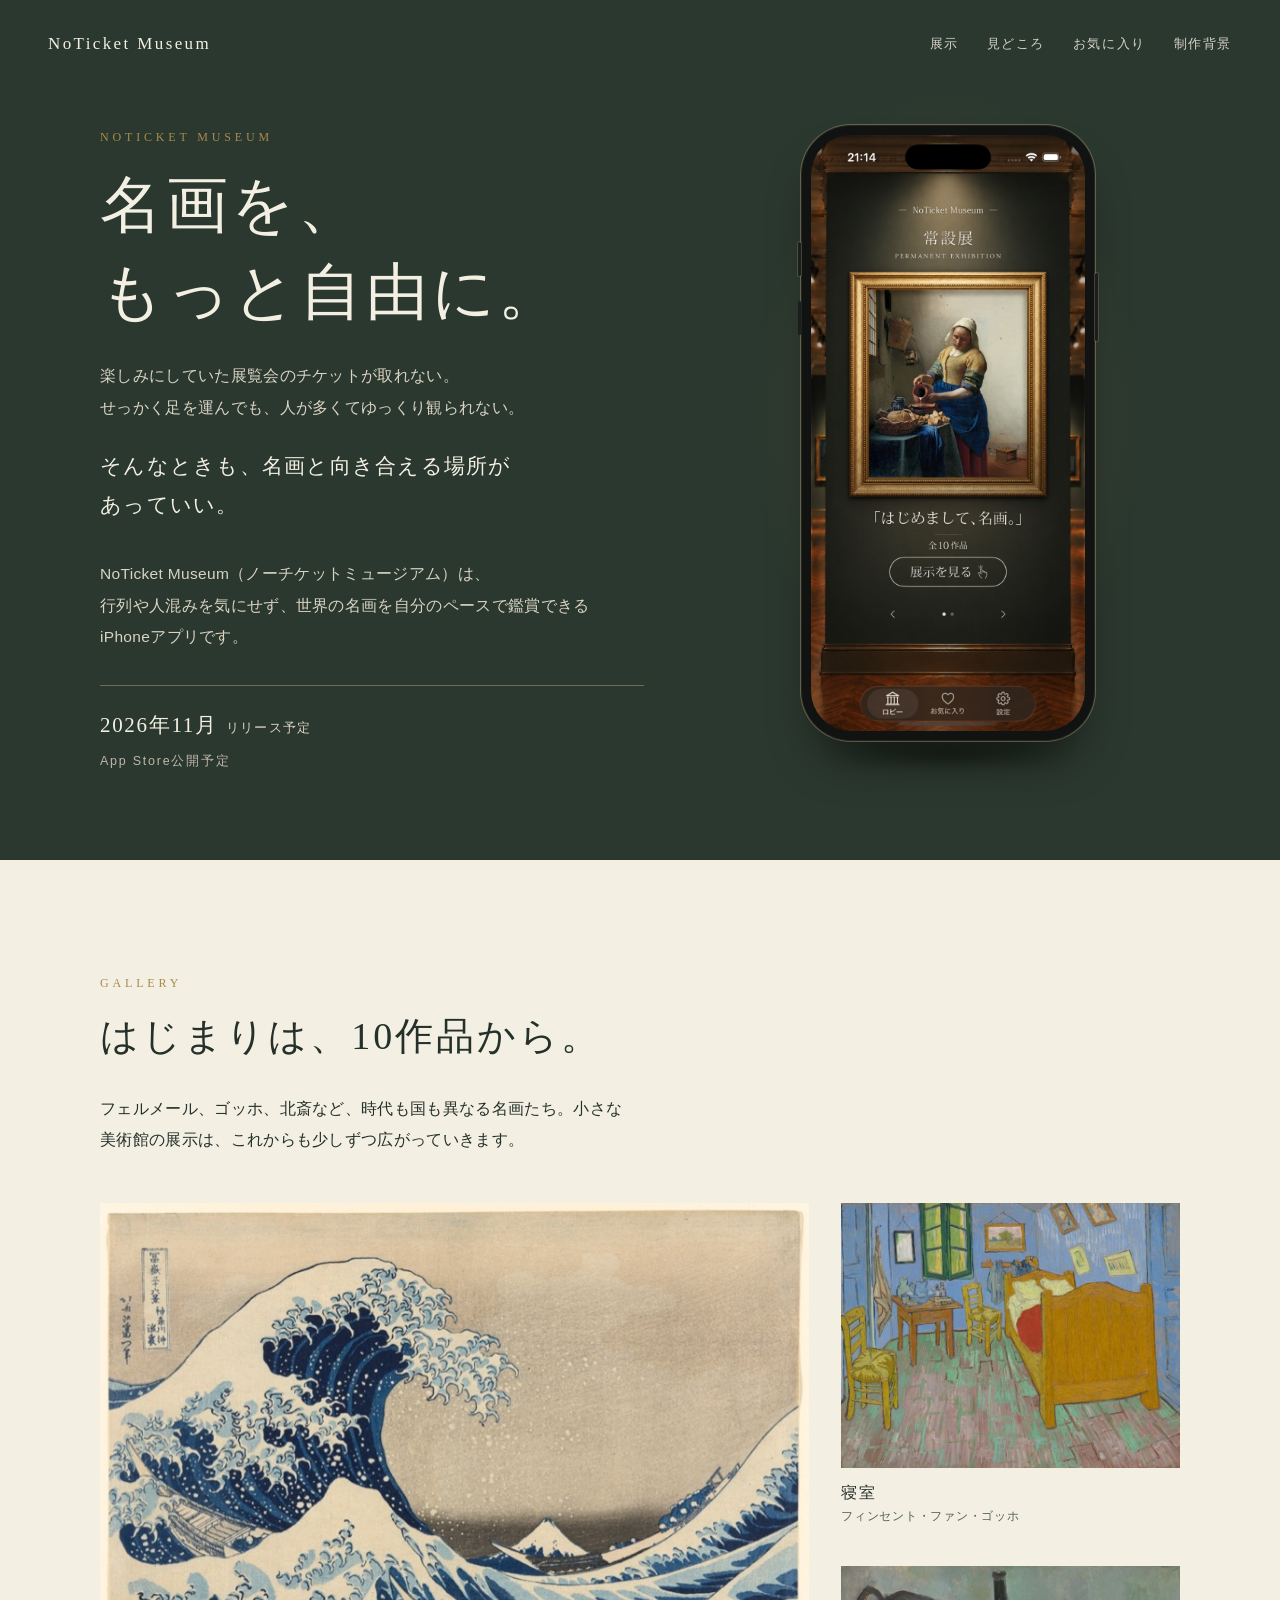
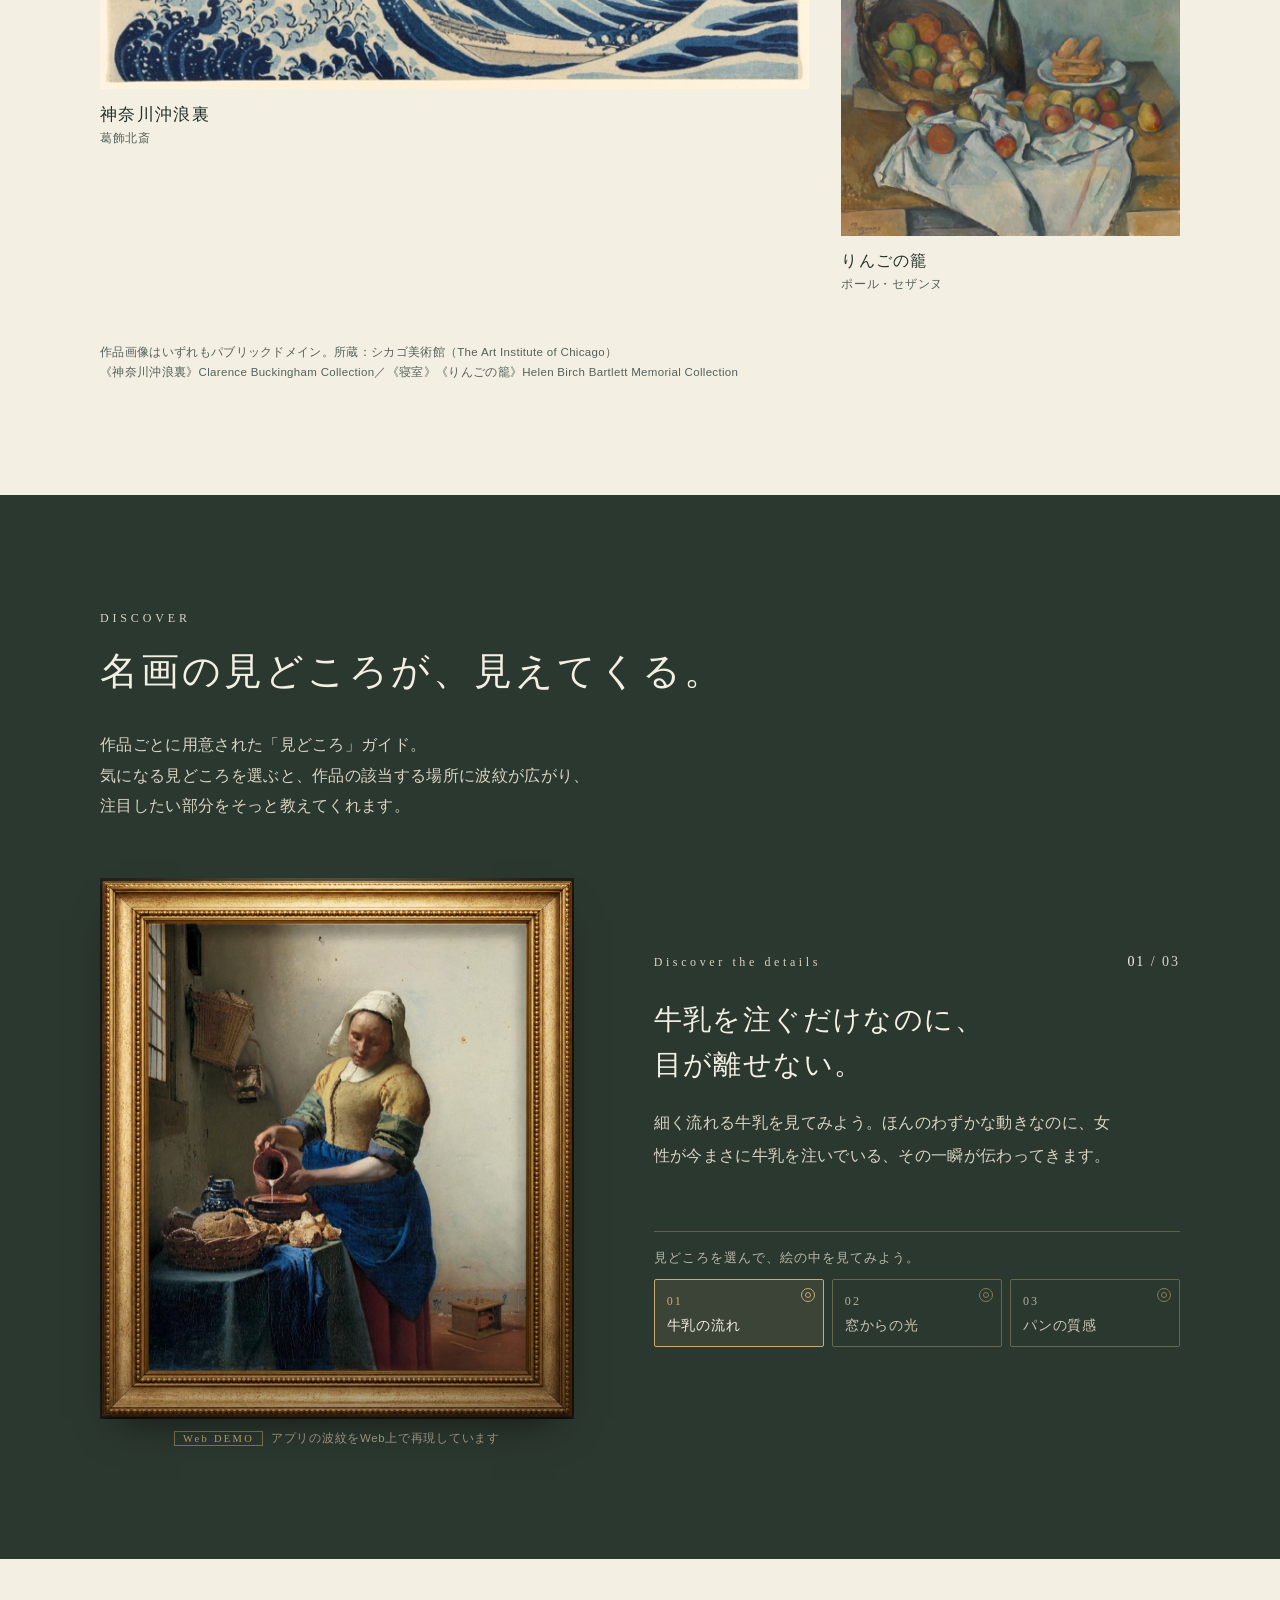
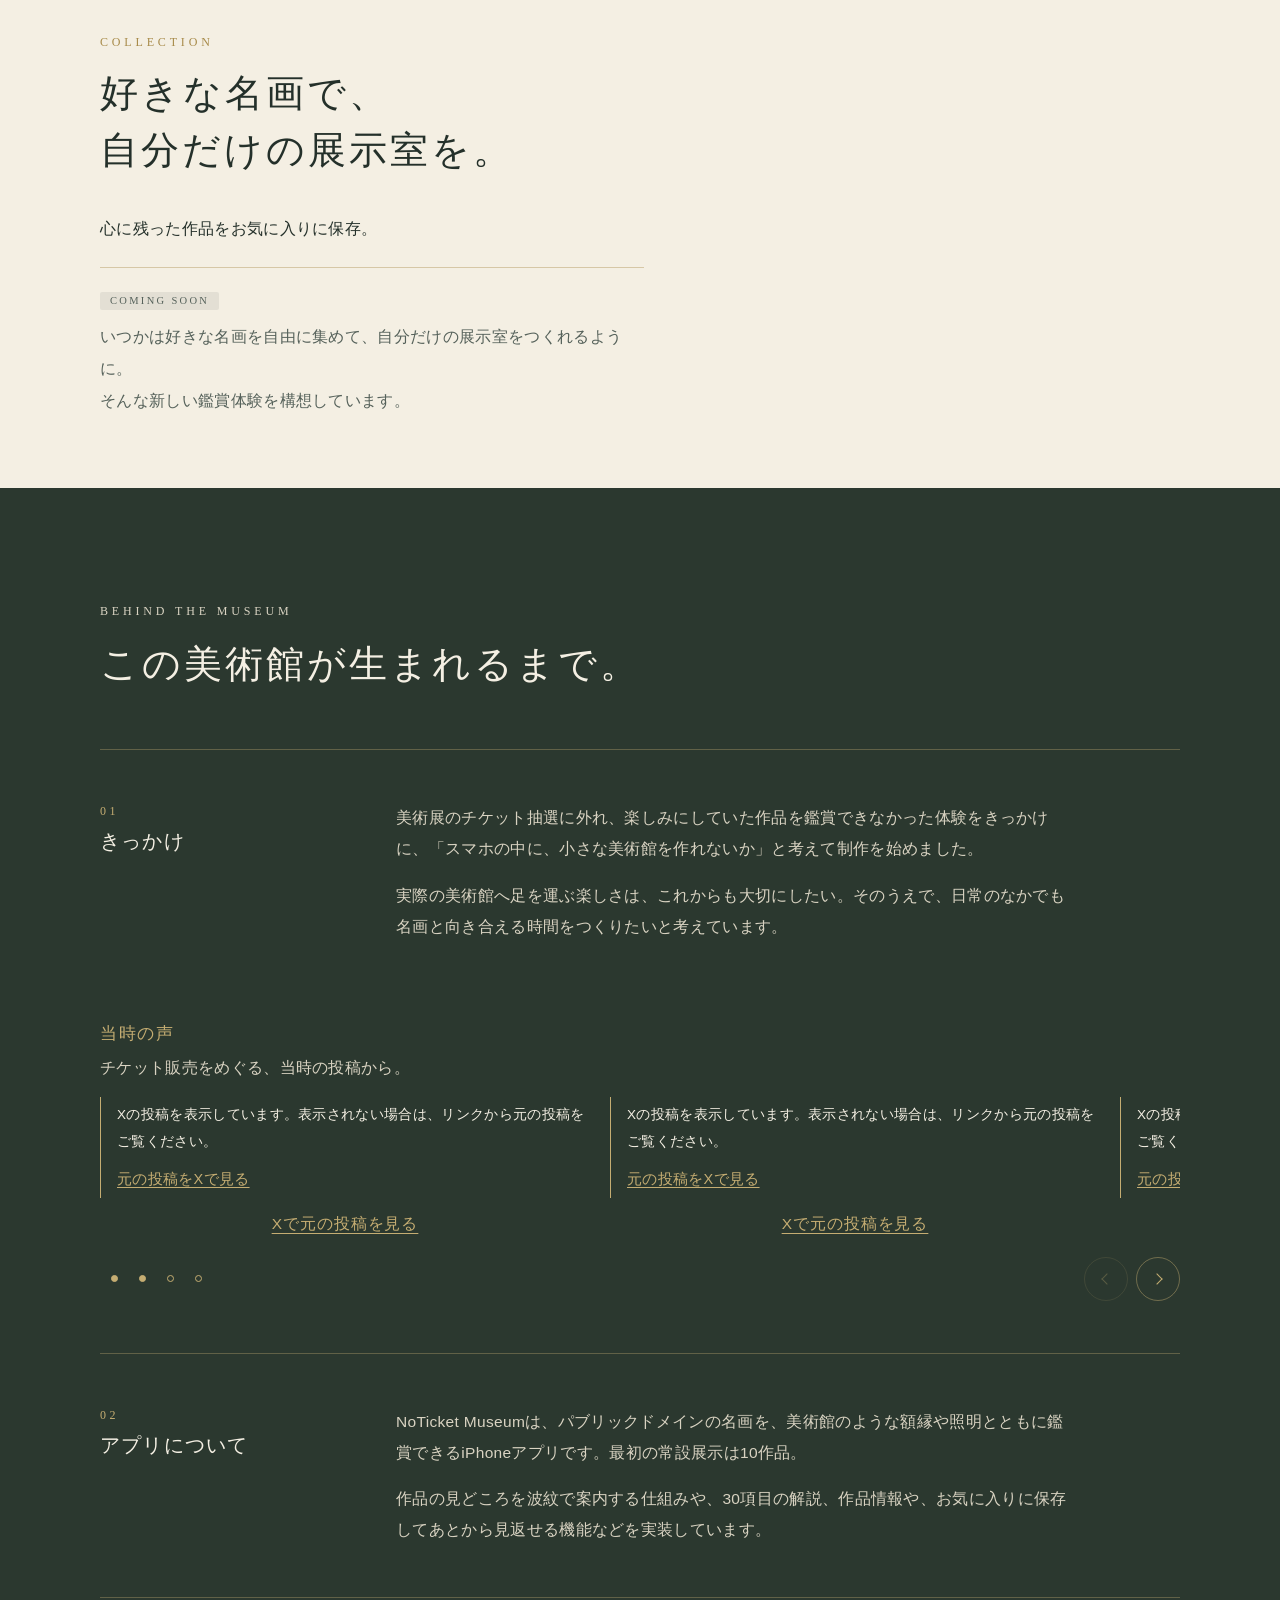
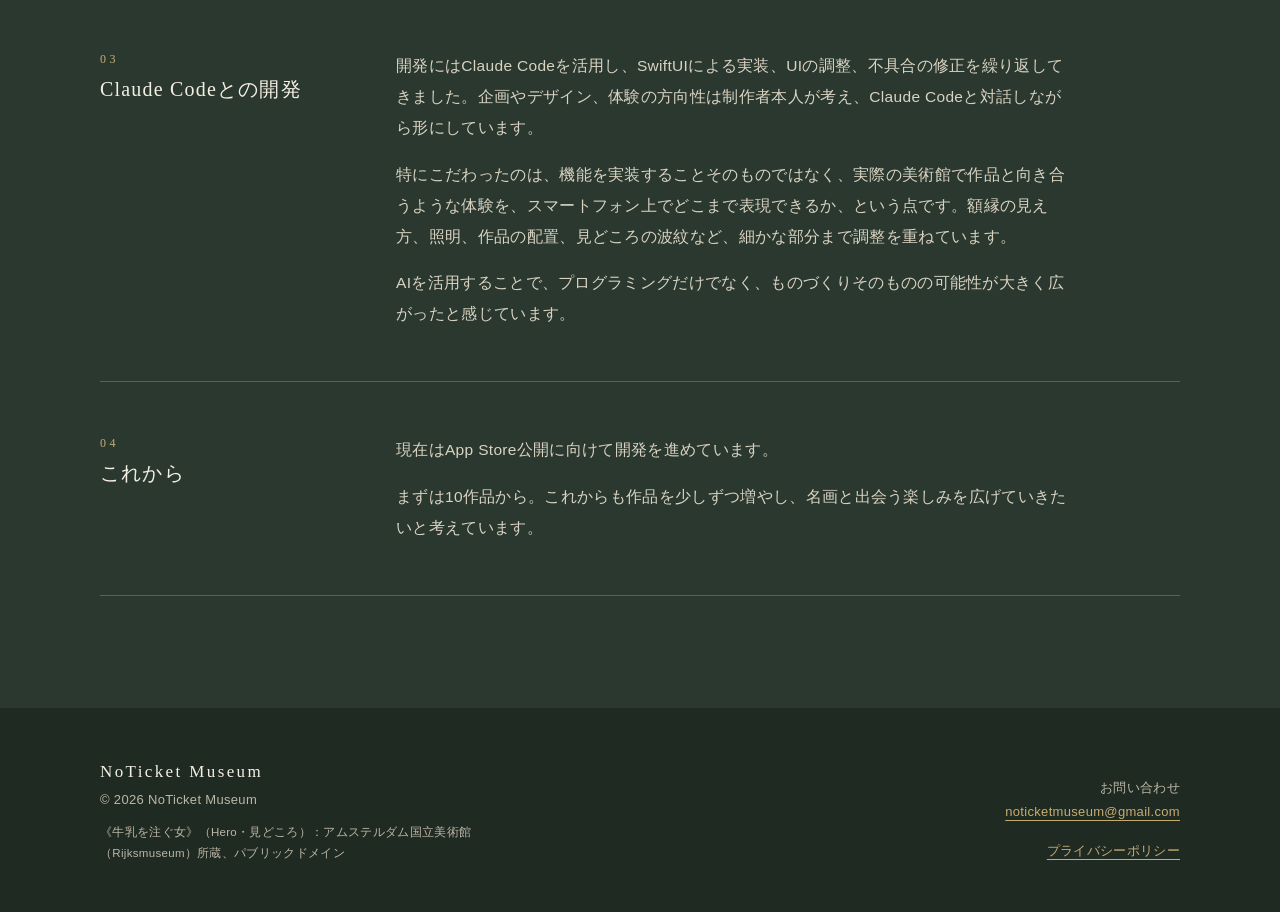
==== index.html @ 6e576e18 "feat: publish NoTicket Museum landing page Co-Authored-By: Claude Sonnet 5.5 <noreply@anthropic.com>" ====
<!doctype html>
<html lang="ja">
<head>
  <meta charset="utf-8">
  <meta name="viewport" content="width=device-width, initial-scale=1">
  <title>NoTicket Museum｜スマホの中に、小さな美術館を。</title>
  <meta name="description" content="世界の名画を、いつものスマホで。気になるところを見つけながら、自分のペースでゆっくり鑑賞する。NoTicket Museum は iPhone 向けの名画鑑賞アプリです（2026年11月リリース予定）。">
  <meta name="theme-color" content="#2b382f">
  <link rel="canonical" href="https://noticketmuseum.github.io/">
  <link rel="icon" href="/favicon.svg" type="image/svg+xml">
  <meta property="og:type" content="website">
  <meta property="og:site_name" content="NoTicket Museum">
  <meta property="og:title" content="NoTicket Museum｜スマホの中に、小さな美術館を。">
  <meta property="og:description" content="世界の名画を、いつものスマホで。気になるところを見つけながら、自分のペースでゆっくり鑑賞する。iPhone 向けの名画鑑賞アプリ。">
  <meta property="og:url" content="https://noticketmuseum.github.io/">
  <meta property="og:image" content="https://noticketmuseum.github.io/assets/img/og.jpg">
  <meta property="og:image:width" content="1200">
  <meta property="og:image:height" content="630">
  <meta property="og:locale" content="ja_JP">
  <meta name="twitter:card" content="summary_large_image">
  <link rel="stylesheet" href="/assets/css/style.css?v=20261026l">
</head>
<body>
  <a class="skip" href="#main">本文へ移動</a>

  <header class="site-header">
    <a class="wordmark" href="/" aria-label="NoTicket Museum トップ">NoTicket Museum</a>
    <nav aria-label="ページ内">
      <a href="#gallery">展示</a>
      <a href="#discover">見どころ</a>
      <a href="#collection">お気に入り</a>
      <a href="#behind">制作背景</a>
    </nav>
  </header>

  <main id="main">

    <!-- 1. HERO -->
    <section class="hero" aria-labelledby="hero-title">
      <div class="hero__inner">
        <div class="hero__text">
          <p class="eyebrow">NoTicket Museum</p>
          <h1 id="hero-title"><span class="nw">名画を、</span><br><span class="nw">もっと自由に。</span></h1>

          <div class="lead">
            <p class="lead__problem">
              <span class="p">楽しみにしていた展覧会の</span><span class="p">チケットが取れない。</span><br>
              <span class="p">せっかく足を運んでも、</span><span class="p">人が多くて</span><span class="p">ゆっくり観られない。</span>
            </p>
            <p class="lead__key"><span class="p">そんなときも、</span><span class="p">名画と向き合える場所が</span><span class="p">あっていい。</span></p>
            <p class="lead__about">
              <span class="p">NoTicket Museum</span><span class="p">（ノーチケットミュージアム）は、</span><span class="p">行列や人混みを気にせず、</span><span class="p">世界の名画を</span><span class="p">自分のペースで鑑賞できる</span><span class="p">iPhoneアプリです。</span>
            </p>
          </div>

          <p class="release">
            <span class="release__date">2026年11月<span class="release__sub">リリース予定</span></span>
            <span class="release__store">App Store公開予定</span>
          </p>
        </div>

        <figure class="hero__visual">
          <div class="device">
            <img src="/assets/img/lobby-full.jpg" width="720" height="1565" alt="アプリのロビー画面。深い緑の壁に金の額縁が掛かり、フェルメール《牛乳を注ぐ女》が展示されている。「常設展」「全10作品」「展示を見る」の表示がある。" fetchpriority="high">
          </div>
        </figure>
      </div>
    </section>

    <!-- 2. GALLERY -->
    <section class="section section--ivory section--gallery" id="gallery" aria-labelledby="gallery-title">
      <div class="wrap">
        <header class="gallery__head">
          <p class="eyebrow gallery__eyebrow">Gallery</p>
          <h2 id="gallery-title"><span class="p">はじまりは、</span><span class="p">10作品から。</span></h2>
          <div class="gallery__lead">
            <p>フェルメール、ゴッホ、北斎など、時代も国も異なる名画たち。小さな美術館の展示は、これからも少しずつ広がっていきます。</p>
          </div>
        </header>
      </div>

      <div class="rail" tabindex="0" role="region" aria-label="展示作品（横にスクロールできます）">
        <div class="rail__track">
          <figure class="work work--main">
            <img src="/assets/img/wave.jpg" width="760" height="521" loading="lazy" alt="葛飾北斎《神奈川沖浪裏》">
            <figcaption><b>神奈川沖浪裏</b>葛飾北斎</figcaption>
          </figure>
          <figure class="work work--sub1">
            <img src="/assets/img/bedroom.jpg" width="760" height="595" loading="lazy" alt="フィンセント・ファン・ゴッホ《寝室》">
            <figcaption><b>寝室</b>フィンセント・ファン・ゴッホ</figcaption>
          </figure>
          <figure class="work work--sub2">
            <img src="/assets/img/apples.jpg" width="760" height="606" loading="lazy" alt="ポール・セザンヌ《りんごの籠》">
            <figcaption><b>りんごの籠</b>ポール・セザンヌ</figcaption>
          </figure>
        </div>
      </div>

      <div class="wrap">
        <p class="credit">作品画像はいずれもパブリックドメイン。所蔵：シカゴ美術館（The Art Institute of Chicago）<br>《神奈川沖浪裏》Clarence Buckingham Collection／《寝室》《りんごの籠》Helen Birch Bartlett Memorial Collection</p>
      </div>
    </section>

    <!-- 3. DISCOVER -->
    <section class="section section--sage" id="discover" aria-labelledby="discover-title">
      <div class="wrap">
        <header class="section__head">
          <p class="eyebrow">Discover</p>
          <h2 id="discover-title"><span class="p">名画の見どころが、</span><span class="p">見えてくる。</span></h2>
          <p>作品ごとに用意された「見どころ」ガイド。<br>気になる見どころを選ぶと、作品の該当する場所に波紋が広がり、<span class="p">注目したい部分をそっと教えてくれます。</span></p>
        </header>

        <div class="split--discover">
          <div class="stage-wrap">
            <div class="stage" id="stage">
              <img src="/assets/img/milkmaid-framed.jpg" width="760" height="868" loading="lazy" alt="見どころを示す対象の作品（フェルメール《牛乳を注ぐ女》）">
              <span class="ripple" id="ripple" aria-hidden="true"><i></i><i></i><i></i></span>
            </div>
            <p class="demo-cap"><span class="demo-tag">Web DEMO</span>アプリの波紋をWeb上で再現しています</p>
          </div>

          <div class="guide" id="guide">
            <div class="guide__top">
              <p class="guide__label">Discover the details</p>
              <p class="guide__count" aria-hidden="true"><span id="guide-no">01</span> / 03</p>
            </div>

            <div class="guide__panels" aria-live="polite">
              <div class="guide__panel is-active" id="gp-0" data-x="37.0" data-y="56.7">
                <h3>牛乳を注ぐだけなのに、<span class="p">目が離せない。</span></h3>
                <p>細く流れる牛乳を見てみよう。ほんのわずかな動きなのに、女性が今まさに牛乳を注いでいる、その一瞬が伝わってきます。</p>
              </div>
              <div class="guide__panel" id="gp-1" data-x="13.8" data-y="27.0" aria-hidden="true" inert>
                <h3>光は、左の窓からだけ。</h3>
                <p>女性の顔、黄色い服、テーブルの上。左の窓から差し込む光を追ってみると、当たる場所によって明るさや色の見え方が少しずつ違うことに気づきます。</p>
              </div>
              <div class="guide__panel" id="gp-2" data-x="26.2" data-y="63.7" aria-hidden="true" inert>
                <h3>パンの表面、<span class="p">よく見ると光の点だらけ。</span></h3>
                <p>パンの表面を拡大して、じっくり見てみよう。小さな明るい点がいくつも重なって、パンのごつごつした質感まで伝わってきます。</p>
              </div>
            </div>

            <hr class="guide__rule">
            <p class="guide__hint" id="guide-hint">見どころを選んで、絵の中を見てみよう。</p>
            <div class="guide__nav" role="group" aria-label="見どころを選ぶ" aria-describedby="guide-hint">
              <button type="button" class="guide__btn is-active" data-i="0" aria-pressed="true" aria-controls="gp-0"><span class="guide__no">01</span><span class="guide__name">牛乳の流れ</span><span class="guide__icon" aria-hidden="true"></span></button>
              <button type="button" class="guide__btn" data-i="1" aria-pressed="false" aria-controls="gp-1"><span class="guide__no">02</span><span class="guide__name">窓からの光</span><span class="guide__icon" aria-hidden="true"></span></button>
              <button type="button" class="guide__btn" data-i="2" aria-pressed="false" aria-controls="gp-2"><span class="guide__no">03</span><span class="guide__name">パンの質感</span><span class="guide__icon" aria-hidden="true"></span></button>
            </div>
          </div>
        </div>
      </div>
    </section>

    <!-- 4. COLLECTION -->
    <section class="section section--ivory section--compact" id="collection" aria-labelledby="collection-title">
      <div class="wrap collection">
        <p class="eyebrow">Collection</p>
        <h2 id="collection-title" class="collection__title"><span class="p">好きな名画で、</span><br><span class="p">自分だけの展示室を。</span></h2>

        <div class="collection__body">
          <p>心に残った作品をお気に入りに保存。</p>
          <div class="collection__soon">
            <p class="soon"><span class="soon__tag">Coming Soon</span></p>
            <p>いつかは好きな名画を自由に集めて、自分だけの展示室をつくれるように。</p>
            <p>そんな新しい鑑賞体験を構想しています。</p>
          </div>
        </div>
      </div>
    </section>

    <!-- 5. BEHIND THE MUSEUM -->
    <section class="section section--sage" id="behind" aria-labelledby="behind-title">
      <div class="wrap">
        <header class="section__head section__head--behind">
          <p class="eyebrow">Behind the Museum</p>
          <h2 id="behind-title"><span class="p">この美術館が</span><span class="p">生まれるまで。</span></h2>
        </header>

        <div class="story">
          <article class="story__row">
            <h3><span>01</span>きっかけ</h3>
            <div>
              <p>美術展のチケット抽選に外れ、楽しみにしていた作品を鑑賞できなかった体験をきっかけに、「スマホの中に、小さな美術館を作れないか」と考えて制作を始めました。</p>
              <p>実際の美術館へ足を運ぶ楽しさは、これからも大切にしたい。そのうえで、日常のなかでも名画と向き合える時間をつくりたいと考えています。</p>
            </div>

          <div class="voices" id="voices" role="region" aria-roledescription="カルーセル" aria-label="当時の声">
            <div class="voices__head">
              <h4 class="voices__title">当時の声</h4>
              <p class="voices__sub">チケット販売をめぐる、当時の投稿から。</p>
            </div>
            <ul class="voices__track" id="voices-track" tabindex="0" aria-label="投稿一覧（横にスクロールできます）">
              <li class="voice" id="voice-1" aria-label="投稿 1 / 4">
                <div class="voice__embed">
<blockquote class="twitter-tweet" align="center" data-lang="ja" data-dnt="true" data-theme="dark"><p lang="ja" dir="ltr">Xの投稿を表示しています。表示されない場合は、リンクから元の投稿をご覧ください。</p><a href="https://x.com/Vermeer2026/status/2071866326977540388?ref_src=twsrc%5Etfw">元の投稿をXで見る</a></blockquote>
                </div>
                <p class="voice__src"><a href="https://x.com/Vermeer2026/status/2071866326977540388" target="_blank" rel="noopener noreferrer">Xで元の投稿を見る<span class="sr-only">（フェルメール《真珠の耳飾りの少女》展　17世紀オランダ絵画の名品、奇跡の再来日 さんの投稿・新しいタブで開きます）</span></a></p>
              </li>
              <li class="voice" id="voice-2" aria-label="投稿 2 / 4">
                <div class="voice__embed">
<blockquote class="twitter-tweet" align="center" data-lang="ja" data-dnt="true" data-theme="dark"><p lang="ja" dir="ltr">Xの投稿を表示しています。表示されない場合は、リンクから元の投稿をご覧ください。</p><a href="https://x.com/yamatoya_kcs/status/2066558007522271396?ref_src=twsrc%5Etfw">元の投稿をXで見る</a></blockquote>
                </div>
                <p class="voice__src"><a href="https://x.com/yamatoya_kcs/status/2066558007522271396" target="_blank" rel="noopener noreferrer">Xで元の投稿を見る<span class="sr-only">（やまとや さんの投稿・新しいタブで開きます）</span></a></p>
              </li>
              <li class="voice" id="voice-3" aria-label="投稿 3 / 4">
                <div class="voice__embed">
<blockquote class="twitter-tweet" align="center" data-lang="ja" data-dnt="true" data-theme="dark"><p lang="ja" dir="ltr">Xの投稿を表示しています。表示されない場合は、リンクから元の投稿をご覧ください。</p><a href="https://x.com/EWfSBBpwUnjV7g5/status/2101483822282084641?ref_src=twsrc%5Etfw">元の投稿をXで見る</a></blockquote>
                </div>
                <p class="voice__src"><a href="https://x.com/EWfSBBpwUnjV7g5/status/2101483822282084641" target="_blank" rel="noopener noreferrer">Xで元の投稿を見る<span class="sr-only">（未尋 さんの投稿・新しいタブで開きます）</span></a></p>
              </li>
              <li class="voice" id="voice-4" aria-label="投稿 4 / 4">
                <div class="voice__embed">
<blockquote class="twitter-tweet" align="center" data-lang="ja" data-dnt="true" data-theme="dark"><p lang="ja" dir="ltr">Xの投稿を表示しています。表示されない場合は、リンクから元の投稿をご覧ください。</p><a href="https://x.com/012110_kawaii/status/2090745106521591861?ref_src=twsrc%5Etfw">元の投稿をXで見る</a></blockquote>
                </div>
                <p class="voice__src"><a href="https://x.com/012110_kawaii/status/2090745106521591861" target="_blank" rel="noopener noreferrer">Xで元の投稿を見る<span class="sr-only">（𝑨 さんの投稿・新しいタブで開きます）</span></a></p>
              </li>
            </ul>
            <div class="voices__ctrl">
              <div class="voices__dots" role="group" aria-label="表示中の投稿">
                <button type="button" class="voices__dot" data-i="0" aria-label="投稿1へ"></button>
                <button type="button" class="voices__dot" data-i="1" aria-label="投稿2へ"></button>
                <button type="button" class="voices__dot" data-i="2" aria-label="投稿3へ"></button>
                <button type="button" class="voices__dot" data-i="3" aria-label="投稿4へ"></button>
              </div>
              <div class="voices__arrows">
                <button type="button" class="voices__arrow voices__arrow--prev" aria-label="前の投稿へ" aria-controls="voices-track"><span aria-hidden="true"></span></button>
                <button type="button" class="voices__arrow voices__arrow--next" aria-label="次の投稿へ" aria-controls="voices-track"><span aria-hidden="true"></span></button>
              </div>
            </div>
          </div>
          </article>

          <article class="story__row">
            <h3><span>02</span>アプリについて</h3>
            <div>
              <p>NoTicket Museumは、パブリックドメインの名画を、美術館のような額縁や照明とともに鑑賞できるiPhoneアプリです。最初の常設展示は10作品。</p>
              <p>作品の見どころを波紋で案内する仕組みや、30項目の解説、作品情報や、お気に入りに保存してあとから見返せる機能などを実装しています。</p>
            </div>
          </article>

          <article class="story__row">
            <h3><span>03</span>Claude Codeとの開発</h3>
            <div>
              <p>開発にはClaude Codeを活用し、SwiftUIによる実装、UIの調整、不具合の修正を繰り返してきました。企画やデザイン、体験の方向性は制作者本人が考え、Claude Codeと対話しながら形にしています。</p>
              <p>特にこだわったのは、機能を実装することそのものではなく、実際の美術館で作品と向き合うような体験を、スマートフォン上でどこまで表現できるか、という点です。額縁の見え方、照明、作品の配置、見どころの波紋など、細かな部分まで調整を重ねています。</p>
              <p>AIを活用することで、プログラミングだけでなく、ものづくりそのものの可能性が大きく広がったと感じています。</p>
            </div>
          </article>

          <article class="story__row">
            <h3><span>04</span>これから</h3>
            <div>
              <p>現在はApp Store公開に向けて開発を進めています。</p>
              <p>まずは10作品から。これからも作品を少しずつ増やし、名画と出会う楽しみを広げていきたいと考えています。</p>
            </div>
          </article>
        </div>
      </div>
    </section>

  </main>

  <footer class="site-footer">
    <div class="wrap footer__inner">
      <div>
        <p class="wordmark">NoTicket Museum</p>
        <p class="small">© 2026 NoTicket Museum</p>
        <p class="small small--credit">《牛乳を注ぐ女》（Hero・見どころ）：アムステルダム国立美術館（Rijksmuseum）所蔵、パブリックドメイン</p>
      </div>
      <div class="footer__links">
        <p class="small">お問い合わせ<br><a href="mailto:noticketmuseum@gmail.com">noticketmuseum@gmail.com</a></p>
        <p class="small"><a href="/privacy/">プライバシーポリシー</a></p>
      </div>
    </div>
  </footer>

  <script src="/assets/js/main.js?v=20261026l" defer></script>
</body>
</html>
---- assets/css/style.css ----
:root {
  --sage-900: #1f2a23;
  --sage-800: #2b382f;
  --sage-700: #37463b;
  --ivory: #f4efe3;
  --paper: #fbf9f3;
  --gold: #a88b4a;
  --gold-soft: #c5ad72;
  --ink: #24302a;
  --ink-soft: #55615a;
  --muted: #bdb7a6;
  --serif: "Hiragino Mincho ProN", "Yu Mincho", "YuMincho", "Noto Serif JP", "Times New Roman", serif;
  --sans: -apple-system, BlinkMacSystemFont, "Hiragino Sans", "Hiragino Kaku Gothic ProN", "Yu Gothic", "Noto Sans JP", sans-serif;
}

*, *::before, *::after { box-sizing: border-box; }
html { scroll-behavior: smooth; -webkit-text-size-adjust: 100%; }
body {
  margin: 0;
  background: var(--sage-800);
  color: var(--ink);
  font-family: var(--sans);
  font-size: 16px;
  line-height: 1.9;
  letter-spacing: 0.02em;
  line-break: strict;
  overflow-wrap: anywhere;
}
img { max-width: 100%; height: auto; display: block; }
a { color: inherit; }
h1, h2, h3 { font-family: var(--serif); font-weight: 500; margin: 0; line-height: 1.5; }
p { margin: 0 0 1.2em; }
:focus-visible { outline: 2px solid var(--gold); outline-offset: 3px; }
.p { display: inline-block; }           /* 文節単位で折り返す */
.sp { display: inline; }
@media (min-width: 860px) { .sp { display: none; } }

.skip { position: absolute; left: -999px; top: 8px; background: var(--paper); color: var(--ink); padding: 8px 14px; z-index: 20; }
.skip:focus { left: 8px; }

.wrap { width: min(1080px, 100% - 48px); margin-inline: auto; }

.eyebrow {
  font-family: var(--serif);
  font-size: 12px;
  letter-spacing: 0.32em;
  text-transform: uppercase;
  color: var(--gold);
  margin-bottom: 1.1em;
}

/* header */
.site-header {
  position: absolute; inset: 0 0 auto 0; z-index: 10;
  display: flex; justify-content: space-between; align-items: center;
  padding: 18px 24px; color: var(--ivory);
}
.wordmark { font-family: var(--serif); font-size: 17px; letter-spacing: 0.14em; text-decoration: none; margin: 0; }
.site-header nav { display: none; gap: 28px; font-size: 13px; letter-spacing: 0.12em; }
.site-header nav a { text-decoration: none; opacity: 0.85; }
.site-header nav a:hover { opacity: 1; text-decoration: underline; text-underline-offset: 6px; }

/* ───────── HERO ───────── */
.hero { background: var(--sage-800); color: var(--ivory); padding: 84px 0 56px; overflow: hidden; }
.hero__inner { width: min(1080px, 100% - 48px); margin-inline: auto; display: grid; gap: 44px; justify-items: center; text-align: center; }
.hero h1 { font-size: clamp(36px, 10.4vw, 62px); letter-spacing: 0.06em; line-height: 1.4; margin-bottom: 0.1em; }
.nw { white-space: nowrap; }

.lead { margin: 1.5em 0 0; color: #d9d3c2; }
.lead p { margin: 0 0 1.5em; font-size: 14.5px; line-height: 2.05; }
.lead .lead__key { font-family: var(--serif); font-size: clamp(18px, 5vw, 22px); line-height: 1.9; letter-spacing: 0.06em; color: var(--ivory); }
.lead .lead__about { margin-bottom: 0; }

.release { display: grid; justify-items: center; row-gap: 4px; margin: 2em 0 0; padding-top: 20px; border-top: 1px solid rgba(197,173,114,.45); }
.release__date { font-family: var(--serif); font-size: 21px; letter-spacing: 0.08em; color: var(--ivory); text-align: left; }
.release__sub { font-size: 13px; margin-left: 8px; color: #d9d3c2; letter-spacing: 0.1em; }
.release__store { font-size: 12.5px; letter-spacing: 0.14em; color: var(--muted); text-align: left; }

/* iPhone 型の端末。寸法は --pw（端末の幅）に対する比率で決める */
.hero__visual { margin: 0; position: relative; display: grid; place-items: center; padding-bottom: 28px; }
.hero__visual::before {   /* 背面のごく控えめな暖色の照明 */
  content: ""; position: absolute; inset: -6% -16% 4% -16%; z-index: 0; pointer-events: none;
  background: radial-gradient(closest-side, rgba(214,170,98,.2), rgba(214,170,98,.06) 60%, transparent);
}
.hero__visual::after {    /* 設置面の柔らかい影 */
  content: ""; position: absolute; z-index: 0; left: 50%; bottom: 8px; width: calc(var(--pw) * 0.86); height: 26px; transform: translateX(-50%);
  background: radial-gradient(closest-side, rgba(0,0,0,.5), transparent); filter: blur(7px);
}
.device {
  --pw: min(250px, 66vw);
  position: relative; z-index: 1; width: var(--pw);
  padding: calc(var(--pw) * 0.034);
  border-radius: calc(var(--pw) * 0.17);
  background: #101312;
  box-shadow: 0 0 0 1px rgba(197,173,114,.38), inset 0 0 0 1px rgba(255,255,255,.07), 0 30px 50px -22px rgba(0,0,0,.7);
}
.device img { width: 100%; height: auto; border-radius: calc(var(--pw) * 0.136); background: #000; }
.device::before, .device::after { content: ""; position: absolute; width: 3px; background: #1a1e1c; box-shadow: 0 0 0 1px rgba(197,173,114,.22); border-radius: 2px; }
.device::before { right: -3px; top: 24%; height: 11%; }                 /* 電源ボタン */
.device::after { left: -3px; top: 19%; height: 5.5%; box-shadow: 0 0 0 1px rgba(197,173,114,.22), 0 calc(var(--pw) * 0.2) 0 0 #1a1e1c; }  /* 音量ボタン */
.hero__visual { --pw: min(250px, 66vw); }

/* ───────── sections ───────── */
.section { padding: 72px 0; }
.section--ivory { background: var(--ivory); }
.section--sage { background: var(--sage-800); color: var(--ivory); }
.section--compact { padding: 64px 0; }
.section h2 { font-size: clamp(26px, 6.6vw, 38px); letter-spacing: 0.08em; }
.section__head { max-width: 640px; margin-bottom: 36px; }
.section__head h2 { margin-bottom: 0.8em; }
.section--sage p { color: #d9d3c2; }

/* gallery */
.gallery__head { margin-bottom: 36px; }
.gallery__head h2 { margin-bottom: 0; }
.gallery__lead { max-width: 36em; margin-top: 28px; }
.gallery__lead p { margin: 0; color: var(--ink); font-size: 15px; line-height: 2; text-align: left; text-wrap: pretty; word-break: auto-phrase; }
.work { margin: 0; }
.work img { width: 100%; height: auto; }
.work figcaption { margin-top: 12px; font-size: 12px; color: var(--ink-soft); line-height: 1.6; letter-spacing: 0.06em; }
.work figcaption b { display: block; font-family: var(--serif); font-weight: 500; font-size: 16px; color: var(--ink); letter-spacing: 0.08em; margin-bottom: 1px; }
.work--main figcaption b { font-size: 17px; }

/* スマホ・タブレット：横スワイプ（scroll-snap） */
.rail {
  overflow-x: auto; overscroll-behavior-x: contain; scroll-snap-type: x mandatory; scroll-padding-inline: 24px;
  -webkit-overflow-scrolling: touch; scrollbar-width: thin; scrollbar-color: rgba(168,139,74,.6) transparent;
  padding: 0 24px 18px;
}
.rail:focus-visible { outline: 2px solid var(--gold); outline-offset: -2px; }
.rail__track { display: flex; gap: 16px; align-items: stretch; width: max-content; }
.work { flex: 0 0 auto; width: min(78vw, 420px); scroll-snap-align: start; display: flex; flex-direction: column; justify-content: flex-end; }
.credit { margin: 28px 0 0; font-size: 11.5px; line-height: 1.8; color: var(--ink-soft); }

/* discover */
.split--discover { display: grid; gap: 8px; align-items: start; }
.stage-wrap { position: sticky; top: 0; z-index: 3; background: var(--sage-800); padding: 10px 0 12px; }
.stage { position: relative; width: min(100%, calc(36svh * 0.875)); margin-inline: auto; }
.stage img { width: 100%; box-shadow: 0 20px 40px -20px rgba(0,0,0,.6); }
.demo-cap { margin: 10px 0 0; text-align: center; font-size: 11.5px; color: #a9a38f !important; letter-spacing: 0.06em; line-height: 1.6; }
.demo-tag { font-family: var(--serif); font-size: 10.5px; letter-spacing: 0.22em; color: var(--gold-soft); border: 1px solid rgba(197,173,114,.55); padding: 1px 8px; margin-right: 8px; white-space: nowrap; }

.ripple { position: absolute; left: 0; top: 0; width: 16.4%; aspect-ratio: 1; transform: translate(-50%, -50%); pointer-events: none; display: none; }
.ripple.is-on { display: block; }
.ripple i {
  position: absolute; inset: 0; border-radius: 50%;
  border: 2px solid #e6d29a;
  box-shadow: 0 0 0 1px rgba(31,42,35,.45), inset 0 0 0 1px rgba(31,42,35,.3);
  opacity: 0; transform: scale(0.05);
}
.ripple.is-on i { animation: ring 0.66s ease-out forwards; }
.ripple.is-on i:nth-child(2) { animation-delay: 0.12s; }
.ripple.is-on i:nth-child(3) { animation-delay: 0.24s; }
@keyframes ring { 0% { opacity: 1; transform: scale(0.05); } 100% { opacity: 0; transform: scale(1); } }

/* 見どころガイド（作品解説パネル） */
.guide { padding-top: 8px; }
.guide__top { display: flex; justify-content: space-between; align-items: baseline; }
.guide__label { margin: 0; font-family: var(--serif); font-size: 12px; letter-spacing: 0.3em; color: var(--gold-soft); }
.guide__count { margin: 0; font-family: var(--serif); font-size: 14px; letter-spacing: 0.14em; color: #a9a38f; font-variant-numeric: tabular-nums; }
.guide__count span { color: var(--ivory); }
.guide__panels { display: grid; margin-top: 22px; }
.guide__panel { grid-area: 1 / 1; visibility: hidden; opacity: 0; transition: opacity .3s ease, visibility 0s linear .3s; }
.guide__panel.is-active { visibility: visible; opacity: 1; transition: opacity .3s ease; }
.guide__panel h3 { font-size: clamp(22px, 6vw, 28px); line-height: 1.6; letter-spacing: 0.05em; color: var(--ivory); margin-bottom: 0.7em; }
.guide__panel p { margin: 0; font-size: 15px; line-height: 2.1; max-width: 30em; }
.guide__rule { border: 0; border-top: 1px solid rgba(197,173,114,.35); margin: 26px 0 16px; }
.guide__hint { margin: 0 0 10px; font-size: 12.5px; line-height: 1.7; letter-spacing: 0.08em; color: var(--ivory); opacity: .82; text-align: left; }
.guide__nav { display: grid; grid-template-columns: repeat(3, 1fr); gap: 8px; }
.guide__btn {
  all: unset; box-sizing: border-box; position: relative; cursor: pointer; display: flex; flex-direction: column; justify-content: center; gap: 3px;
  min-height: 60px; padding: 10px 12px; border: 1px solid rgba(197,173,114,.4); border-radius: 2px;
  color: #cbc5b3; transition: background-color .2s, border-color .2s, color .2s; -webkit-tap-highlight-color: transparent;
}
.guide__no { font-family: var(--serif); font-size: 12px; letter-spacing: 0.18em; color: #b3ad98; font-variant-numeric: tabular-nums; transition: color .2s; }
.guide__name { font-size: 13.5px; letter-spacing: 0.06em; line-height: 1.5; }
/* 右上の小さな波紋アイコン（細い二重円） */
.guide__icon { position: absolute; top: 8px; right: 8px; width: 14px; height: 14px; border-radius: 50%; border: 1px solid var(--gold-soft); opacity: .6; transition: opacity .2s; }
.guide__icon::after { content: ""; position: absolute; inset: 3px; border-radius: 50%; border: 1px solid var(--gold-soft); }
.guide__btn.is-active { background: rgba(197,173,114,.1); border-color: var(--gold-soft); color: var(--ivory); }
.guide__btn.is-active .guide__no { color: var(--gold-soft); }
.guide__btn.is-active .guide__icon { opacity: 1; }
@media (hover: hover) {
  .guide__btn:not(.is-active):hover { background: rgba(197,173,114,.07); border-color: rgba(197,173,114,.75); color: var(--ivory); }
  .guide__btn:hover .guide__icon { opacity: 1; }
}
.guide__btn:active { background: rgba(197,173,114,.18); }
.guide__btn:focus-visible { outline: 2px solid var(--gold-soft); outline-offset: 2px; }

/* collection */
.collection > * { max-width: 34em; }
.collection .eyebrow { margin-bottom: 0.9em; }
.collection h2 { margin-bottom: 0.9em; }
.collection__body p { margin: 0; font-size: 15px; line-height: 2.05; color: var(--ink); }
.collection__soon { margin-top: 1.4em; padding-top: 1.4em; border-top: 1px solid rgba(168,139,74,.4); }
.collection__soon p { color: var(--ink-soft); }
.collection__soon .soon { margin-bottom: 0.7em; line-height: 1; }
.soon__tag { display: inline-block; font-family: var(--serif); font-size: 10.5px; letter-spacing: 0.22em; text-transform: uppercase; color: var(--ink-soft); background: rgba(36,48,42,.08); padding: 4px 10px; border-radius: 2px; }

/* behind */
.section__head--behind { margin-bottom: 8px; }
/* コンテンツ幅は他のセクション（.wrap）と同じ。罫線とカルーセルは全幅、本文だけ読みやすい行長に抑える */
.story { max-width: none; }
.story__row > div:not(.voices) { max-width: 42em; }
.story__row { display: grid; grid-template-columns: minmax(0, 1fr); gap: 14px; padding: 36px 0; border-top: 1px solid rgba(197,173,114,.35); }
.story__row:last-child { border-bottom: 1px solid rgba(197,173,114,.35); }
.story__row h3 { font-size: 20px; letter-spacing: 0.06em; color: var(--ivory); }
.story__row h3 span { display: block; font-size: 12px; letter-spacing: 0.3em; color: var(--gold-soft); margin-bottom: 6px; }
.story__row p { font-size: 15px; margin-bottom: 1em; line-height: 2; }
.story__row p:last-child { margin-bottom: 0; }

/* スマホ：小さなリンクのタップ領域を約44pxに（文字サイズと見た目の位置は維持） */
@media (max-width: 859px) {
  .voice__src a { display: inline-block; padding: 7px 10px; margin: -7px -10px; }
  .footer__links a { display: inline-block; padding: 10px; margin: -10px; }
  .voice__src { margin-top: 10px; }
}
/* 320px前後：Collectionの見出しを1行に収める */
@media (max-width: 359px) { .section .collection__title { font-size: 23px; letter-spacing: 0.06em; } }

/* behind：当時の声（Xの公式埋め込みカルーセル） */
.sr-only { position: absolute; width: 1px; height: 1px; margin: -1px; padding: 0; overflow: hidden; clip: rect(0 0 0 0); white-space: nowrap; border: 0; }
.voices { grid-column: 1 / -1; margin-top: 12px; min-width: 0; }
.voices__head { margin-bottom: 14px; }
.voices__title { font-family: var(--serif); font-weight: 500; font-size: 17px; letter-spacing: 0.1em; color: var(--gold-soft); margin: 0 0 2px; }
.voices__sub { margin: 0; font-size: 12.5px; color: var(--muted); }
.voices__track {
  list-style: none; margin: 0; padding: 0 0 6px; display: flex; gap: 20px; align-items: flex-start;
  overflow-x: auto; scroll-snap-type: x mandatory; scroll-behavior: smooth; overscroll-behavior-x: contain; -webkit-overflow-scrolling: touch;
  scrollbar-width: none; min-height: 360px;
}
.voices__track::-webkit-scrollbar { display: none; }
.voices__track:focus-visible { outline: 2px solid var(--gold-soft); outline-offset: 4px; }
.voice { position: relative; flex: 0 0 calc(100% - 56px); min-width: 0; scroll-snap-align: start; }
.voice__embed { min-height: 300px; }
.voice__embed .twitter-tweet { margin: 0 auto !important; }
.voices--fallback .voices__track { min-height: 0; }
.voices--fallback .voice__embed { min-height: 0; }
/* 埋め込みが読み込めない場合の表示（投稿本文と元投稿へのリンク） */
.voice__embed blockquote.twitter-tweet { margin: 0; text-align: left; padding: 4px 0 4px 16px; border-left: 1px solid var(--gold-soft); color: var(--ivory); font-size: 14.5px; line-height: 1.9; }
.voice__embed blockquote.twitter-tweet p { margin: 0 0 0.8em; color: var(--ivory); font-size: 13.5px; }
.voice__embed blockquote.twitter-tweet a { color: var(--gold-soft); text-underline-offset: 3px; }
.voice__src { margin: 10px 0 0; font-size: 12.5px; letter-spacing: 0.06em; text-align: center; }
.voice__src a { color: var(--gold-soft); text-underline-offset: 4px; }
.voices__ctrl { display: flex; justify-content: space-between; align-items: center; margin-top: 12px; }
.voices__dots { display: flex; }
.voices__dot { all: unset; box-sizing: border-box; width: 28px; height: 44px; display: grid; place-items: center; cursor: pointer; -webkit-tap-highlight-color: transparent; }
.voices__dot::before { content: ""; width: 7px; height: 7px; border-radius: 50%; border: 1px solid var(--gold-soft); transition: background-color .2s; }
.voices__dot.is-active::before { background: var(--gold-soft); }
.voices__dot:focus-visible { outline: 2px solid var(--gold-soft); outline-offset: -4px; }
.voices__arrows { display: flex; gap: 8px; }
.voices__arrow {
  all: unset; box-sizing: border-box; width: 44px; height: 44px; display: grid; place-items: center; cursor: pointer;
  border: 1px solid rgba(197,173,114,.45); border-radius: 50%; color: var(--gold-soft); transition: background-color .2s, border-color .2s, opacity .2s; -webkit-tap-highlight-color: transparent;
}
.voices__arrow span { width: 8px; height: 8px; border-top: 1.2px solid currentColor; border-right: 1.2px solid currentColor; transform: rotate(45deg); margin-left: -2px; }
.voices__arrow--prev span { transform: rotate(-135deg); margin-left: 2px; }
@media (hover: hover) { .voices__arrow:not(:disabled):hover { background: rgba(197,173,114,.12); border-color: var(--gold-soft); } }
.voices__arrow:disabled { opacity: .3; cursor: default; }
.voices__arrow:focus-visible { outline: 2px solid var(--gold-soft); outline-offset: 2px; }

/* footer */
.site-footer { background: var(--sage-900); color: var(--ivory); padding: 48px 0; }
.footer__inner { display: grid; gap: 28px; }
.footer__links { display: grid; gap: 14px; }
.small { font-size: 13px; color: var(--muted); margin: 0; line-height: 1.9; }
.small a { color: var(--gold-soft); text-underline-offset: 4px; }
.small--credit { margin-top: 10px; font-size: 11.5px; max-width: 34em; line-height: 1.8; }

/* ───────── PC ───────── */
@media (min-width: 860px) {
  .site-header { padding: 28px 48px; }
  .site-header nav { display: flex; }

  .hero { padding: 112px 0 72px; min-height: min(100svh, 860px); display: grid; align-items: center; }
  .hero__inner { grid-template-columns: minmax(0, 1.08fr) minmax(0, 0.92fr); gap: 56px; justify-items: start; text-align: left; align-items: center; }
  .lead p { font-size: 15.5px; }
  .lead .lead__key { font-size: 21px; }
  .release { justify-items: start; }
  .hero__visual { justify-self: center; --pw: clamp(290px, 23vw, 330px); padding-bottom: 34px; }
  .device { --pw: clamp(290px, 23vw, 330px); }

  .section { padding: 112px 0; }
  .section--compact { padding: 72px 0; }
  .section__head { margin-bottom: 56px; }

  .gallery__head { margin-bottom: 48px; }
  .gallery__head h2 { margin-bottom: 0; }
  .gallery__lead p { font-size: 15.5px; }
  .rail { width: min(1080px, 100% - 48px); margin-inline: auto; overflow: visible; padding: 0; }
  .rail__track { display: grid; grid-template-columns: repeat(12, 1fr); grid-template-rows: auto auto; gap: 40px 32px; width: auto; }
  .work { width: auto; display: block; }
  .work--main { grid-column: 1 / 9; grid-row: 1 / 3; align-self: start; }
  .work--sub1 { grid-column: 9 / 13; grid-row: 1; align-self: start; }
  .work--sub2 { grid-column: 9 / 13; grid-row: 2; align-self: start; }
  .credit { margin-top: 48px; }

  .split--discover { grid-template-columns: 0.9fr 1fr; grid-template-rows: auto auto; column-gap: 80px; row-gap: 0; align-items: start; }
  .stage-wrap { display: contents; }
  .stage { grid-column: 1; grid-row: 1; width: 100%; }
  .demo-cap { grid-column: 1; grid-row: 2; }
  .guide { grid-column: 2; grid-row: 1; align-self: center; padding-top: 0; }
  .guide__panel p { font-size: 15.5px; }

  .collection__body p { font-size: 15.5px; }

  .story__row { grid-template-columns: 240px minmax(0, 1fr); gap: 56px; padding: 52px 0; }
  .story__row p { font-size: 15.5px; }
  .voice { flex-basis: calc((100% - 100px) / 2); }
  .voices { margin-top: 20px; }

  .footer__inner { grid-template-columns: 1fr auto; align-items: end; }
  .footer__links { text-align: right; }
}

@media (min-width: 1100px) {
  .hero__inner { gap: 72px; }
}

@media (prefers-reduced-motion: reduce) {
  html { scroll-behavior: auto; }
  .ripple.is-on i { animation: none; opacity: 0.85; transform: scale(1); }
  .ripple.is-on i:nth-child(2) { transform: scale(0.66); }
  .ripple.is-on i:nth-child(3) { transform: scale(0.33); }
  .guide__panel, .guide__panel.is-active, .guide__btn, .guide__no, .guide__icon { transition: none; }
  .voices__track { scroll-behavior: auto; }
  .voices__dot::before, .voices__arrow { transition: none; }
}
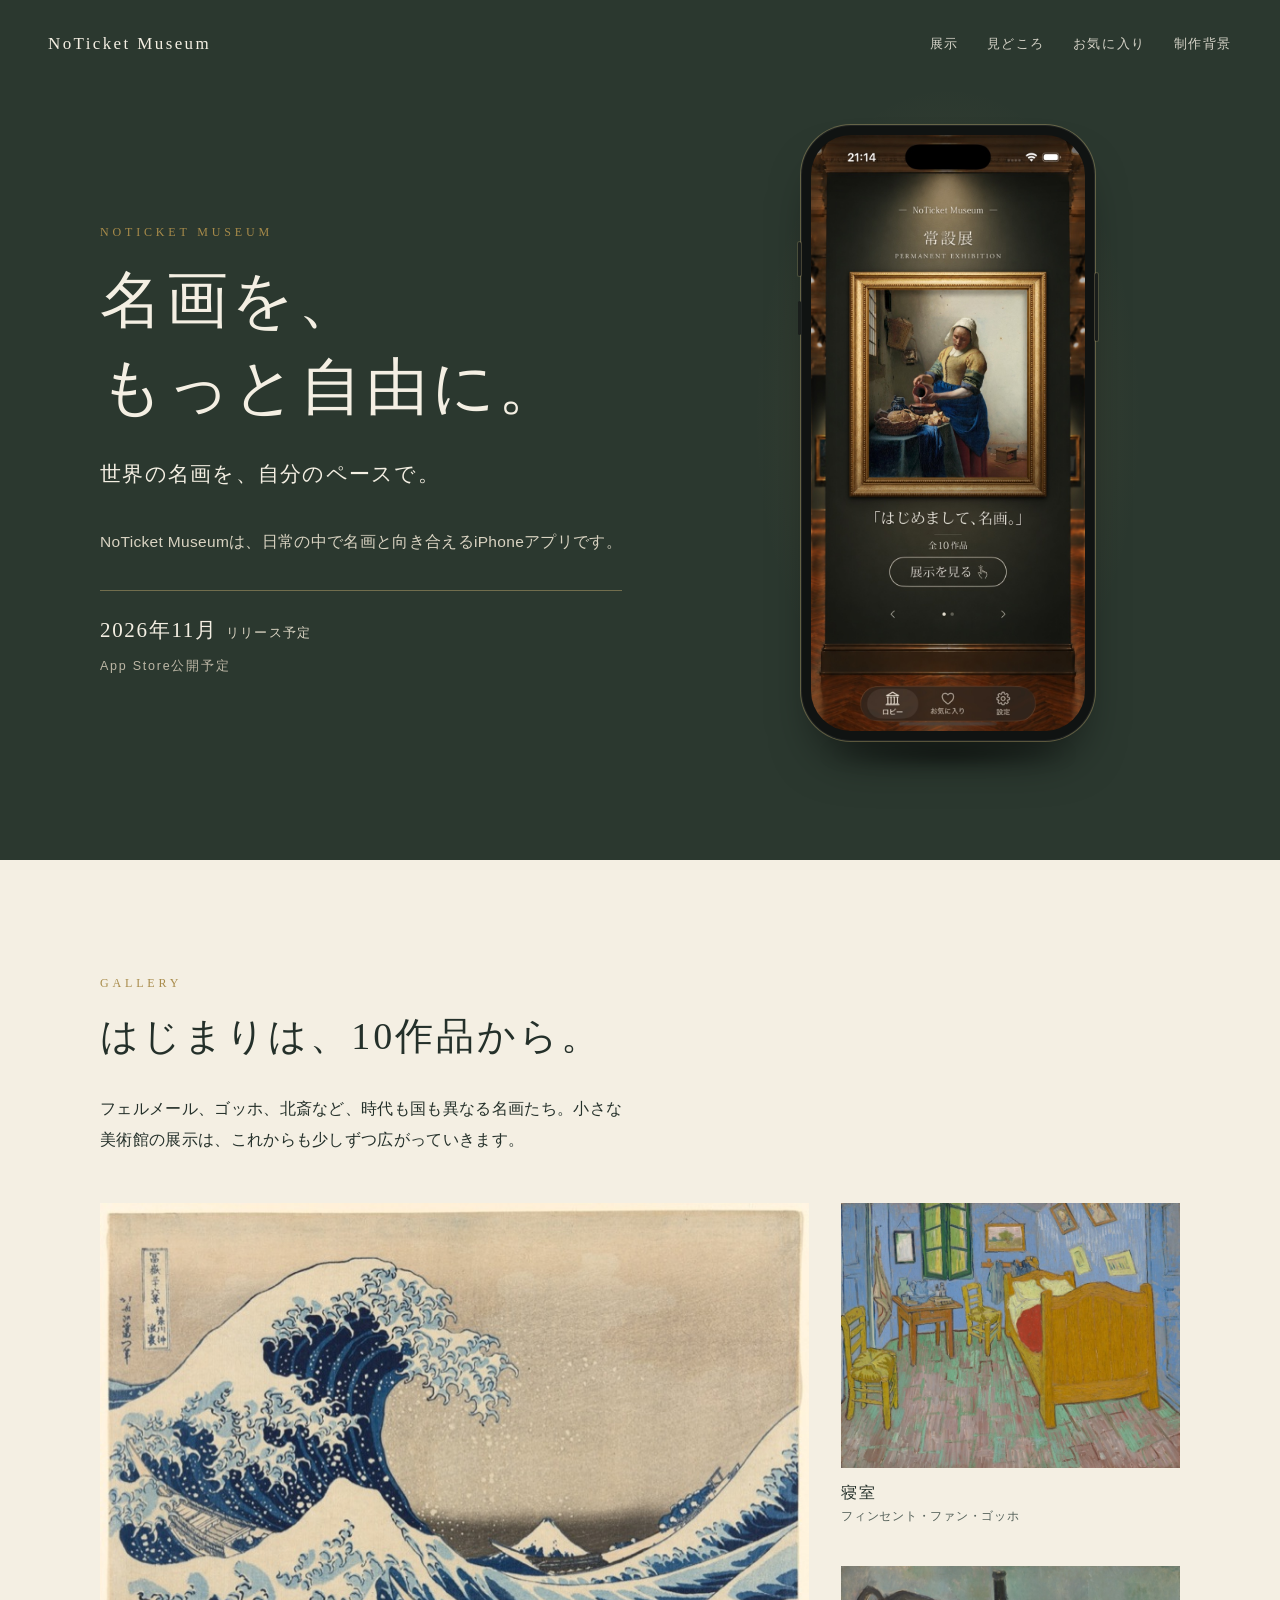
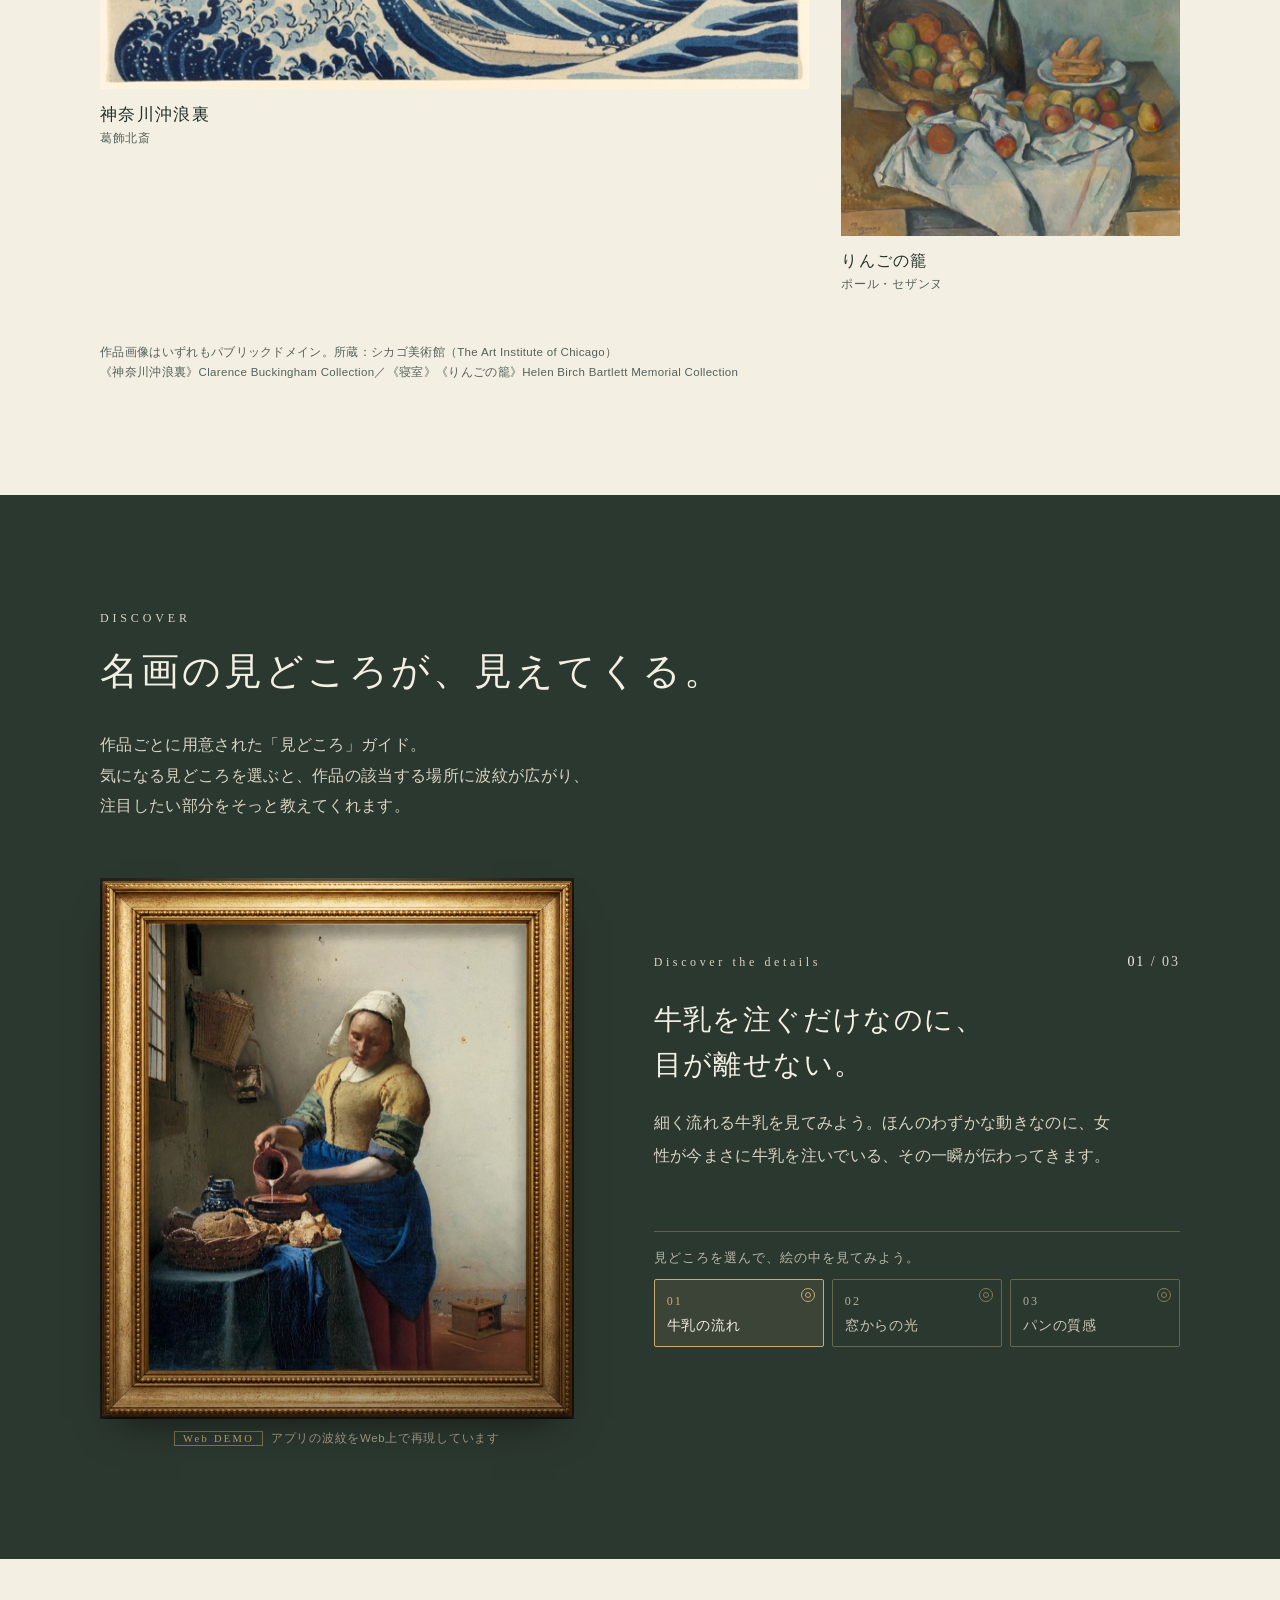
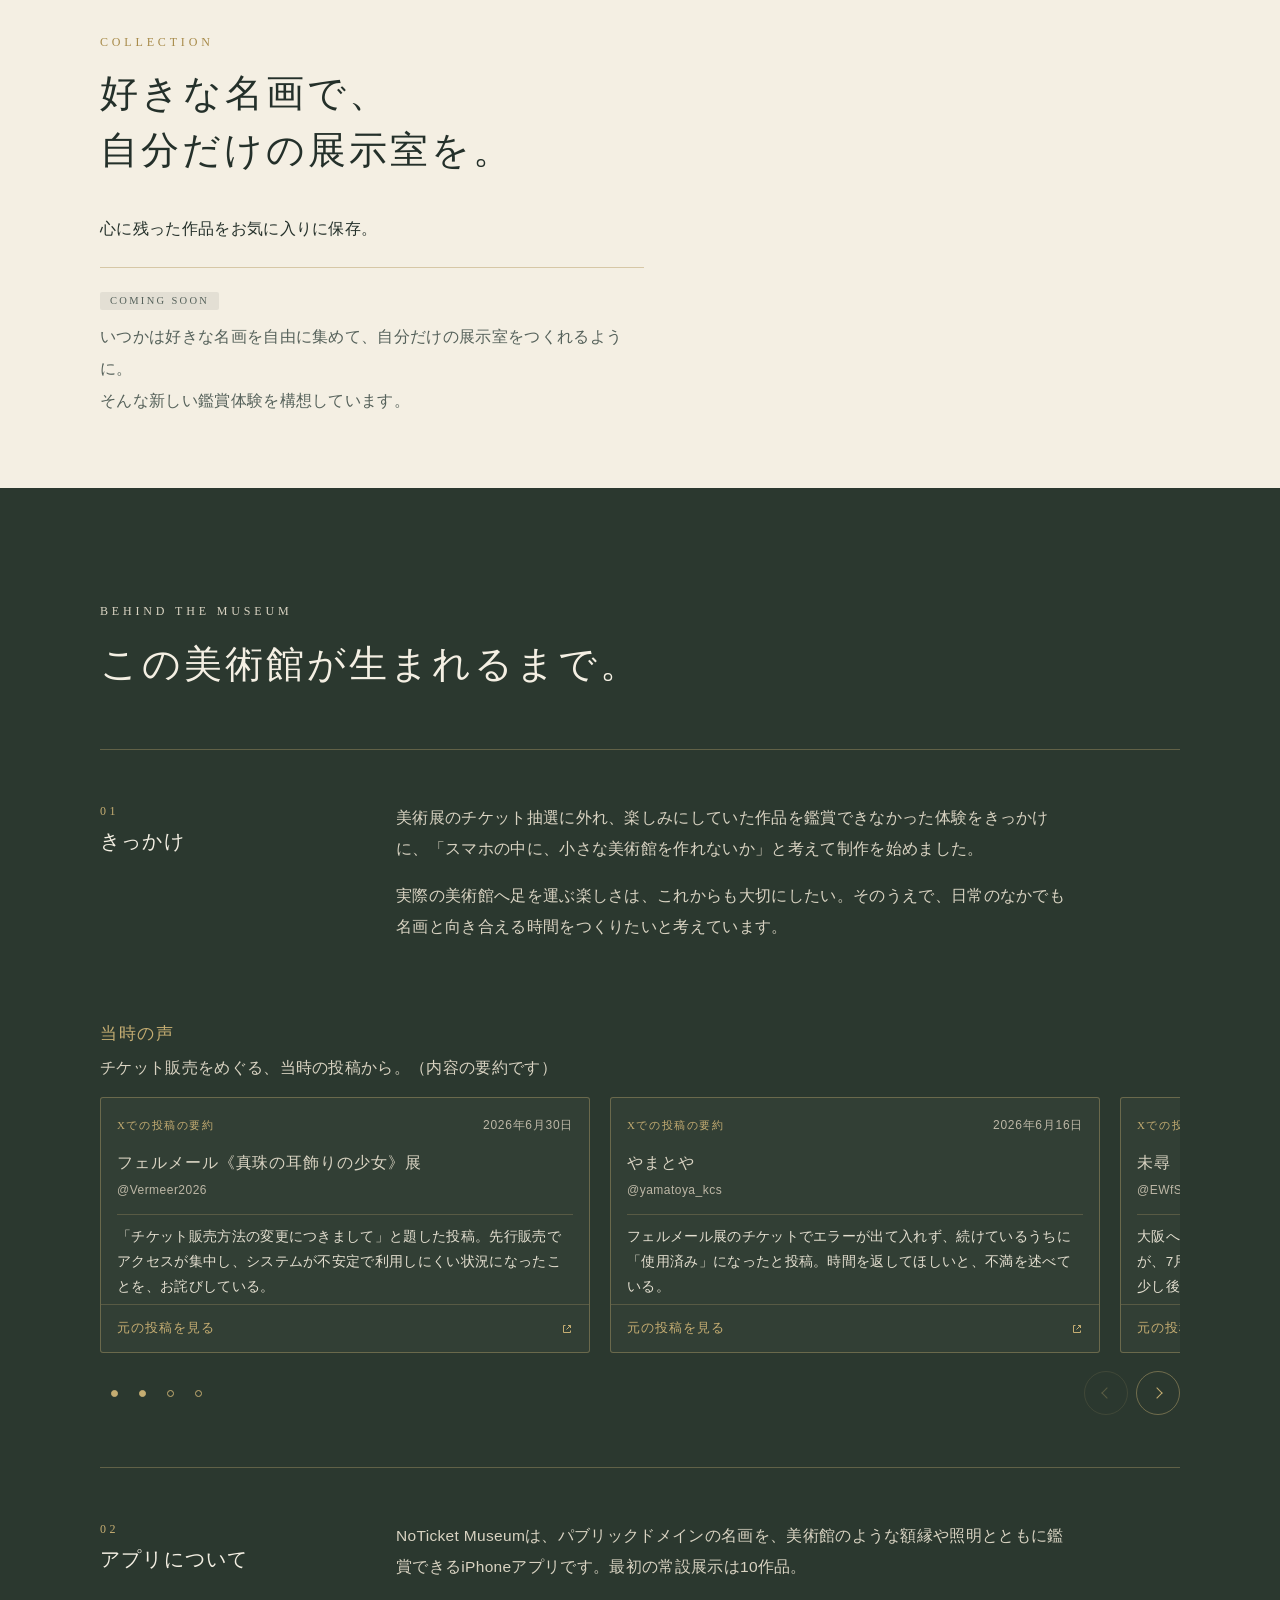
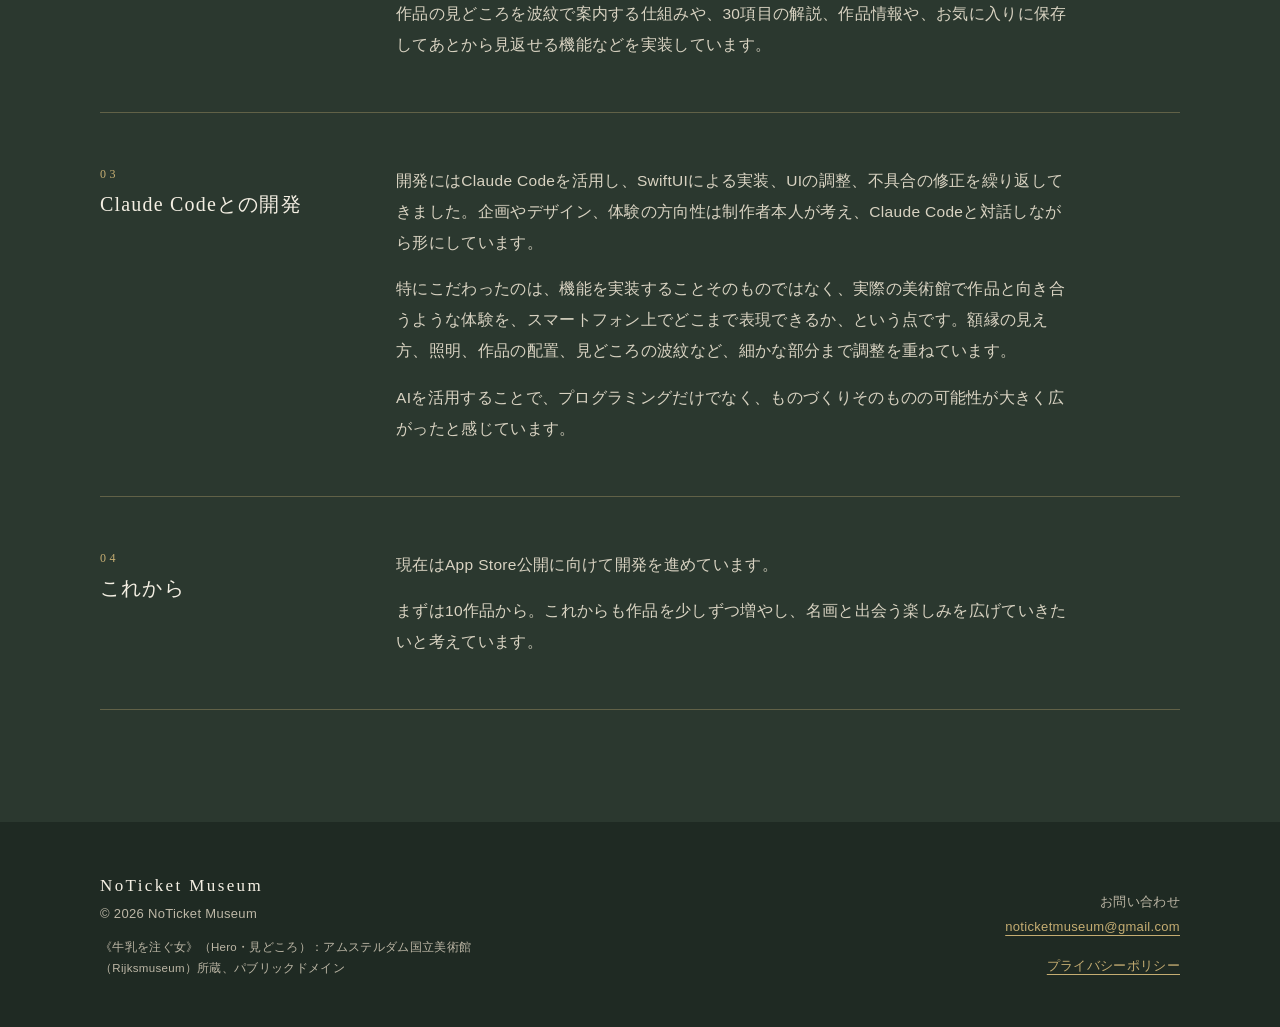
==== commit 9cf71235: "fix: refine hero and X post carousel Co-Authored-By: Claude Sonnet 5.5 <noreply@anthropic.com>" ====
--- a/index.html
+++ b/index.html
@@ -18,7 +18,7 @@
   <meta property="og:image:height" content="630">
   <meta property="og:locale" content="ja_JP">
   <meta name="twitter:card" content="summary_large_image">
-  <link rel="stylesheet" href="/assets/css/style.css?v=20261026l">
+  <link rel="stylesheet" href="/assets/css/style.css?v=20261026m">
 </head>
 <body>
   <a class="skip" href="#main">本文へ移動</a>
@@ -43,14 +43,8 @@
           <h1 id="hero-title"><span class="nw">名画を、</span><br><span class="nw">もっと自由に。</span></h1>
 
           <div class="lead">
-            <p class="lead__problem">
-              <span class="p">楽しみにしていた展覧会の</span><span class="p">チケットが取れない。</span><br>
-              <span class="p">せっかく足を運んでも、</span><span class="p">人が多くて</span><span class="p">ゆっくり観られない。</span>
-            </p>
-            <p class="lead__key"><span class="p">そんなときも、</span><span class="p">名画と向き合える場所が</span><span class="p">あっていい。</span></p>
-            <p class="lead__about">
-              <span class="p">NoTicket Museum</span><span class="p">（ノーチケットミュージアム）は、</span><span class="p">行列や人混みを気にせず、</span><span class="p">世界の名画を</span><span class="p">自分のペースで鑑賞できる</span><span class="p">iPhoneアプリです。</span>
-            </p>
+            <p class="lead__key"><span class="p">世界の名画を、</span><span class="p">自分のペースで。</span></p>
+            <p class="lead__about"><span class="p">NoTicket Museumは、</span><span class="p">日常の中で名画と向き合える</span><span class="p">iPhoneアプリです。</span></p>
           </div>
 
           <p class="release">
@@ -188,32 +182,40 @@
           <div class="voices" id="voices" role="region" aria-roledescription="カルーセル" aria-label="当時の声">
             <div class="voices__head">
               <h4 class="voices__title">当時の声</h4>
-              <p class="voices__sub">チケット販売をめぐる、当時の投稿から。</p>
-            </div>
-            <ul class="voices__track" id="voices-track" tabindex="0" aria-label="投稿一覧（横にスクロールできます）">
-              <li class="voice" id="voice-1" aria-label="投稿 1 / 4">
-                <div class="voice__embed">
-<blockquote class="twitter-tweet" align="center" data-lang="ja" data-dnt="true" data-theme="dark"><p lang="ja" dir="ltr">Xの投稿を表示しています。表示されない場合は、リンクから元の投稿をご覧ください。</p><a href="https://x.com/Vermeer2026/status/2071866326977540388?ref_src=twsrc%5Etfw">元の投稿をXで見る</a></blockquote>
-                </div>
-                <p class="voice__src"><a href="https://x.com/Vermeer2026/status/2071866326977540388" target="_blank" rel="noopener noreferrer">Xで元の投稿を見る<span class="sr-only">（フェルメール《真珠の耳飾りの少女》展　17世紀オランダ絵画の名品、奇跡の再来日 さんの投稿・新しいタブで開きます）</span></a></p>
-              </li>
-              <li class="voice" id="voice-2" aria-label="投稿 2 / 4">
-                <div class="voice__embed">
-<blockquote class="twitter-tweet" align="center" data-lang="ja" data-dnt="true" data-theme="dark"><p lang="ja" dir="ltr">Xの投稿を表示しています。表示されない場合は、リンクから元の投稿をご覧ください。</p><a href="https://x.com/yamatoya_kcs/status/2066558007522271396?ref_src=twsrc%5Etfw">元の投稿をXで見る</a></blockquote>
-                </div>
-                <p class="voice__src"><a href="https://x.com/yamatoya_kcs/status/2066558007522271396" target="_blank" rel="noopener noreferrer">Xで元の投稿を見る<span class="sr-only">（やまとや さんの投稿・新しいタブで開きます）</span></a></p>
-              </li>
-              <li class="voice" id="voice-3" aria-label="投稿 3 / 4">
-                <div class="voice__embed">
-<blockquote class="twitter-tweet" align="center" data-lang="ja" data-dnt="true" data-theme="dark"><p lang="ja" dir="ltr">Xの投稿を表示しています。表示されない場合は、リンクから元の投稿をご覧ください。</p><a href="https://x.com/EWfSBBpwUnjV7g5/status/2101483822282084641?ref_src=twsrc%5Etfw">元の投稿をXで見る</a></blockquote>
-                </div>
-                <p class="voice__src"><a href="https://x.com/EWfSBBpwUnjV7g5/status/2101483822282084641" target="_blank" rel="noopener noreferrer">Xで元の投稿を見る<span class="sr-only">（未尋 さんの投稿・新しいタブで開きます）</span></a></p>
-              </li>
-              <li class="voice" id="voice-4" aria-label="投稿 4 / 4">
-                <div class="voice__embed">
-<blockquote class="twitter-tweet" align="center" data-lang="ja" data-dnt="true" data-theme="dark"><p lang="ja" dir="ltr">Xの投稿を表示しています。表示されない場合は、リンクから元の投稿をご覧ください。</p><a href="https://x.com/012110_kawaii/status/2090745106521591861?ref_src=twsrc%5Etfw">元の投稿をXで見る</a></blockquote>
-                </div>
-                <p class="voice__src"><a href="https://x.com/012110_kawaii/status/2090745106521591861" target="_blank" rel="noopener noreferrer">Xで元の投稿を見る<span class="sr-only">（𝑨 さんの投稿・新しいタブで開きます）</span></a></p>
+              <p class="voices__sub">チケット販売をめぐる、当時の投稿から。（内容の要約です）</p>
+            </div>
+            <ul class="voices__track" id="voices-track" tabindex="0" aria-label="投稿の要約（横にスクロールできます）">
+              <li class="voice" id="voice-1">
+                <article class="vcard" aria-label="投稿 1 / 4：フェルメール《真珠の耳飾りの少女》展さん（@Vermeer2026）">
+                  <div class="vcard__head"><span class="vcard__src">Xでの投稿の要約</span><time class="vcard__date" datetime="2026-06-30">2026年6月30日</time></div>
+                  <p class="vcard__name">フェルメール《真珠の耳飾りの少女》展<span class="vcard__handle">@Vermeer2026</span></p>
+                  <p class="vcard__text">「チケット販売方法の変更につきまして」と題した投稿。先行販売でアクセスが集中し、システムが不安定で利用しにくい状況になったことを、お詫びしている。</p>
+                  <a class="vcard__link" href="https://x.com/Vermeer2026/status/2071866326977540388" target="_blank" rel="noopener noreferrer" aria-label="元の投稿を見る（フェルメール《真珠の耳飾りの少女》展さんの投稿・Xの新しいタブで開きます）">元の投稿を見る<svg class="vcard__icon" viewBox="0 0 12 12" width="12" height="12" aria-hidden="true" focusable="false"><path d="M4.5 2.5H2.5v7h7v-2M7 2.5h2.5V5M9.5 2.5 5.5 6.5" fill="none" stroke="currentColor" stroke-width="1"/></svg></a>
+                </article>
+              </li>
+              <li class="voice" id="voice-2">
+                <article class="vcard" aria-label="投稿 2 / 4：やまとやさん（@yamatoya_kcs）">
+                  <div class="vcard__head"><span class="vcard__src">Xでの投稿の要約</span><time class="vcard__date" datetime="2026-06-16">2026年6月16日</time></div>
+                  <p class="vcard__name">やまとや<span class="vcard__handle">@yamatoya_kcs</span></p>
+                  <p class="vcard__text">フェルメール展のチケットでエラーが出て入れず、続けているうちに「使用済み」になったと投稿。時間を返してほしいと、不満を述べている。</p>
+                  <a class="vcard__link" href="https://x.com/yamatoya_kcs/status/2066558007522271396" target="_blank" rel="noopener noreferrer" aria-label="元の投稿を見る（やまとやさんの投稿・Xの新しいタブで開きます）">元の投稿を見る<svg class="vcard__icon" viewBox="0 0 12 12" width="12" height="12" aria-hidden="true" focusable="false"><path d="M4.5 2.5H2.5v7h7v-2M7 2.5h2.5V5M9.5 2.5 5.5 6.5" fill="none" stroke="currentColor" stroke-width="1"/></svg></a>
+                </article>
+              </li>
+              <li class="voice" id="voice-3">
+                <article class="vcard" aria-label="投稿 3 / 4：未尋さん（@EWfSBBpwUnjV7g5）">
+                  <div class="vcard__head"><span class="vcard__src">Xでの投稿の要約</span><time class="vcard__date" datetime="2026-09-20">2026年9月20日</time></div>
+                  <p class="vcard__name">未尋<span class="vcard__handle">@EWfSBBpwUnjV7g5</span></p>
+                  <p class="vcard__text">大阪へ《真珠の耳飾りの少女》を見に行った感想。覚悟はしていたが、7月のゴッホ展より絵をじっくり見られず、係員の声が常にして、少し後ろから見ることもできず残念だったと投稿。</p>
+                  <a class="vcard__link" href="https://x.com/EWfSBBpwUnjV7g5/status/2101483822282084641" target="_blank" rel="noopener noreferrer" aria-label="元の投稿を見る（未尋さんの投稿・Xの新しいタブで開きます）">元の投稿を見る<svg class="vcard__icon" viewBox="0 0 12 12" width="12" height="12" aria-hidden="true" focusable="false"><path d="M4.5 2.5H2.5v7h7v-2M7 2.5h2.5V5M9.5 2.5 5.5 6.5" fill="none" stroke="currentColor" stroke-width="1"/></svg></a>
+                </article>
+              </li>
+              <li class="voice" id="voice-4">
+                <article class="vcard" aria-label="投稿 4 / 4：𝑨さん（@012110_kawaii）">
+                  <div class="vcard__head"><span class="vcard__src">Xでの投稿の要約</span><time class="vcard__date" datetime="2026-08-21">2026年8月21日</time></div>
+                  <p class="vcard__name">𝑨<span class="vcard__handle">@012110_kawaii</span></p>
+                  <p class="vcard__text">大阪・中之島美術館のフェルメール展の感想。初日だったからかもしれないが、人が多くてゆっくり鑑賞できなかったと投稿。いつかオランダで見たいとも。事前学習をして行き、動画解説は分かりやすかったという。</p>
+                  <a class="vcard__link" href="https://x.com/012110_kawaii/status/2090745106521591861" target="_blank" rel="noopener noreferrer" aria-label="元の投稿を見る（𝑨さんの投稿・Xの新しいタブで開きます）">元の投稿を見る<svg class="vcard__icon" viewBox="0 0 12 12" width="12" height="12" aria-hidden="true" focusable="false"><path d="M4.5 2.5H2.5v7h7v-2M7 2.5h2.5V5M9.5 2.5 5.5 6.5" fill="none" stroke="currentColor" stroke-width="1"/></svg></a>
+                </article>
               </li>
             </ul>
             <div class="voices__ctrl">
@@ -275,6 +277,6 @@
     </div>
   </footer>
 
-  <script src="/assets/js/main.js?v=20261026l" defer></script>
+  <script src="/assets/js/main.js?v=20261026m" defer></script>
 </body>
 </html>
--- a/assets/css/style.css
+++ b/assets/css/style.css
@@ -211,37 +211,45 @@
 
 /* スマホ：小さなリンクのタップ領域を約44pxに（文字サイズと見た目の位置は維持） */
 @media (max-width: 859px) {
-  .voice__src a { display: inline-block; padding: 7px 10px; margin: -7px -10px; }
   .footer__links a { display: inline-block; padding: 10px; margin: -10px; }
-  .voice__src { margin-top: 10px; }
 }
 /* 320px前後：Collectionの見出しを1行に収める */
 @media (max-width: 359px) { .section .collection__title { font-size: 23px; letter-spacing: 0.06em; } }
 
-/* behind：当時の声（Xの公式埋め込みカルーセル） */
-.sr-only { position: absolute; width: 1px; height: 1px; margin: -1px; padding: 0; overflow: hidden; clip: rect(0 0 0 0); white-space: nowrap; border: 0; }
+/* behind：当時の声（LP独自のカード型カルーセル。Xの埋め込みは使わない） */
 .voices { grid-column: 1 / -1; margin-top: 12px; min-width: 0; }
 .voices__head { margin-bottom: 14px; }
 .voices__title { font-family: var(--serif); font-weight: 500; font-size: 17px; letter-spacing: 0.1em; color: var(--gold-soft); margin: 0 0 2px; }
 .voices__sub { margin: 0; font-size: 12.5px; color: var(--muted); }
 .voices__track {
-  list-style: none; margin: 0; padding: 0 0 6px; display: flex; gap: 20px; align-items: flex-start;
+  list-style: none; margin: 0; padding: 0 0 6px; display: flex; gap: 20px; align-items: stretch;
   overflow-x: auto; scroll-snap-type: x mandatory; scroll-behavior: smooth; overscroll-behavior-x: contain; -webkit-overflow-scrolling: touch;
-  scrollbar-width: none; min-height: 360px;
+  scrollbar-width: none;
 }
 .voices__track::-webkit-scrollbar { display: none; }
 .voices__track:focus-visible { outline: 2px solid var(--gold-soft); outline-offset: 4px; }
-.voice { position: relative; flex: 0 0 calc(100% - 56px); min-width: 0; scroll-snap-align: start; }
-.voice__embed { min-height: 300px; }
-.voice__embed .twitter-tweet { margin: 0 auto !important; }
-.voices--fallback .voices__track { min-height: 0; }
-.voices--fallback .voice__embed { min-height: 0; }
-/* 埋め込みが読み込めない場合の表示（投稿本文と元投稿へのリンク） */
-.voice__embed blockquote.twitter-tweet { margin: 0; text-align: left; padding: 4px 0 4px 16px; border-left: 1px solid var(--gold-soft); color: var(--ivory); font-size: 14.5px; line-height: 1.9; }
-.voice__embed blockquote.twitter-tweet p { margin: 0 0 0.8em; color: var(--ivory); font-size: 13.5px; }
-.voice__embed blockquote.twitter-tweet a { color: var(--gold-soft); text-underline-offset: 3px; }
-.voice__src { margin: 10px 0 0; font-size: 12.5px; letter-spacing: 0.06em; text-align: center; }
-.voice__src a { color: var(--gold-soft); text-underline-offset: 4px; }
+.voice { flex: 0 0 calc(100% - 56px); min-width: 0; scroll-snap-align: start; display: flex; }
+.vcard {
+  --vcard-h: 404px;   /* 320px幅（本文が最も長く折り返す）に合わせた高さ。幅が広がるほど低くする */
+  box-sizing: border-box; width: 100%; height: var(--vcard-h); display: flex; flex-direction: column;
+  padding: 16px 16px 0; border: 1px solid rgba(197,173,114,.38); border-radius: 3px; background: rgba(244,239,227,.035);
+}
+@media (min-width: 360px) { .vcard { --vcard-h: 356px; } }
+@media (min-width: 380px) { .vcard { --vcard-h: 336px; } }
+.vcard p { margin: 0; }
+.vcard__head { display: flex; flex-wrap: wrap; justify-content: space-between; align-items: baseline; gap: 2px 12px; margin-bottom: 10px; }
+.vcard__src { font-family: var(--serif); font-size: 11px; letter-spacing: 0.14em; color: var(--gold-soft); }
+.vcard__date { font-size: 12px; letter-spacing: 0.06em; color: var(--muted); white-space: nowrap; }
+.vcard__name { font-family: var(--serif); font-size: 16px; line-height: 1.5; letter-spacing: 0.06em; color: var(--ivory); display: flex; flex-direction: column; }
+.vcard__handle { font-family: var(--sans); font-size: 12px; letter-spacing: 0.04em; color: var(--muted); }
+.vcard__text { margin-top: 12px !important; padding-top: 10px; border-top: 1px solid rgba(197,173,114,.25); flex: 1; min-height: 0; font-size: 13.5px !important; line-height: 1.85 !important; color: #e4dfd0 !important; }
+.vcard__link {
+  display: flex; justify-content: space-between; align-items: center; min-height: 48px; margin: 0 -16px; padding: 0 16px;
+  border-top: 1px solid rgba(197,173,114,.25); font-size: 13px; letter-spacing: 0.08em; color: var(--gold-soft); text-decoration: none; transition: background-color .2s, color .2s;
+}
+@media (hover: hover) { .vcard__link:hover { background: rgba(197,173,114,.08); color: var(--ivory); } }
+.vcard__link:focus-visible { outline: 2px solid var(--gold-soft); outline-offset: -2px; }
+.vcard__icon { flex: none; }
 .voices__ctrl { display: flex; justify-content: space-between; align-items: center; margin-top: 12px; }
 .voices__dots { display: flex; }
 .voices__dot { all: unset; box-sizing: border-box; width: 28px; height: 44px; display: grid; place-items: center; cursor: pointer; -webkit-tap-highlight-color: transparent; }
@@ -307,6 +315,7 @@
   .story__row { grid-template-columns: 240px minmax(0, 1fr); gap: 56px; padding: 52px 0; }
   .story__row p { font-size: 15.5px; }
   .voice { flex-basis: calc((100% - 100px) / 2); }
+  .vcard { --vcard-h: 256px; }
   .voices { margin-top: 20px; }
 
   .footer__inner { grid-template-columns: 1fr auto; align-items: end; }
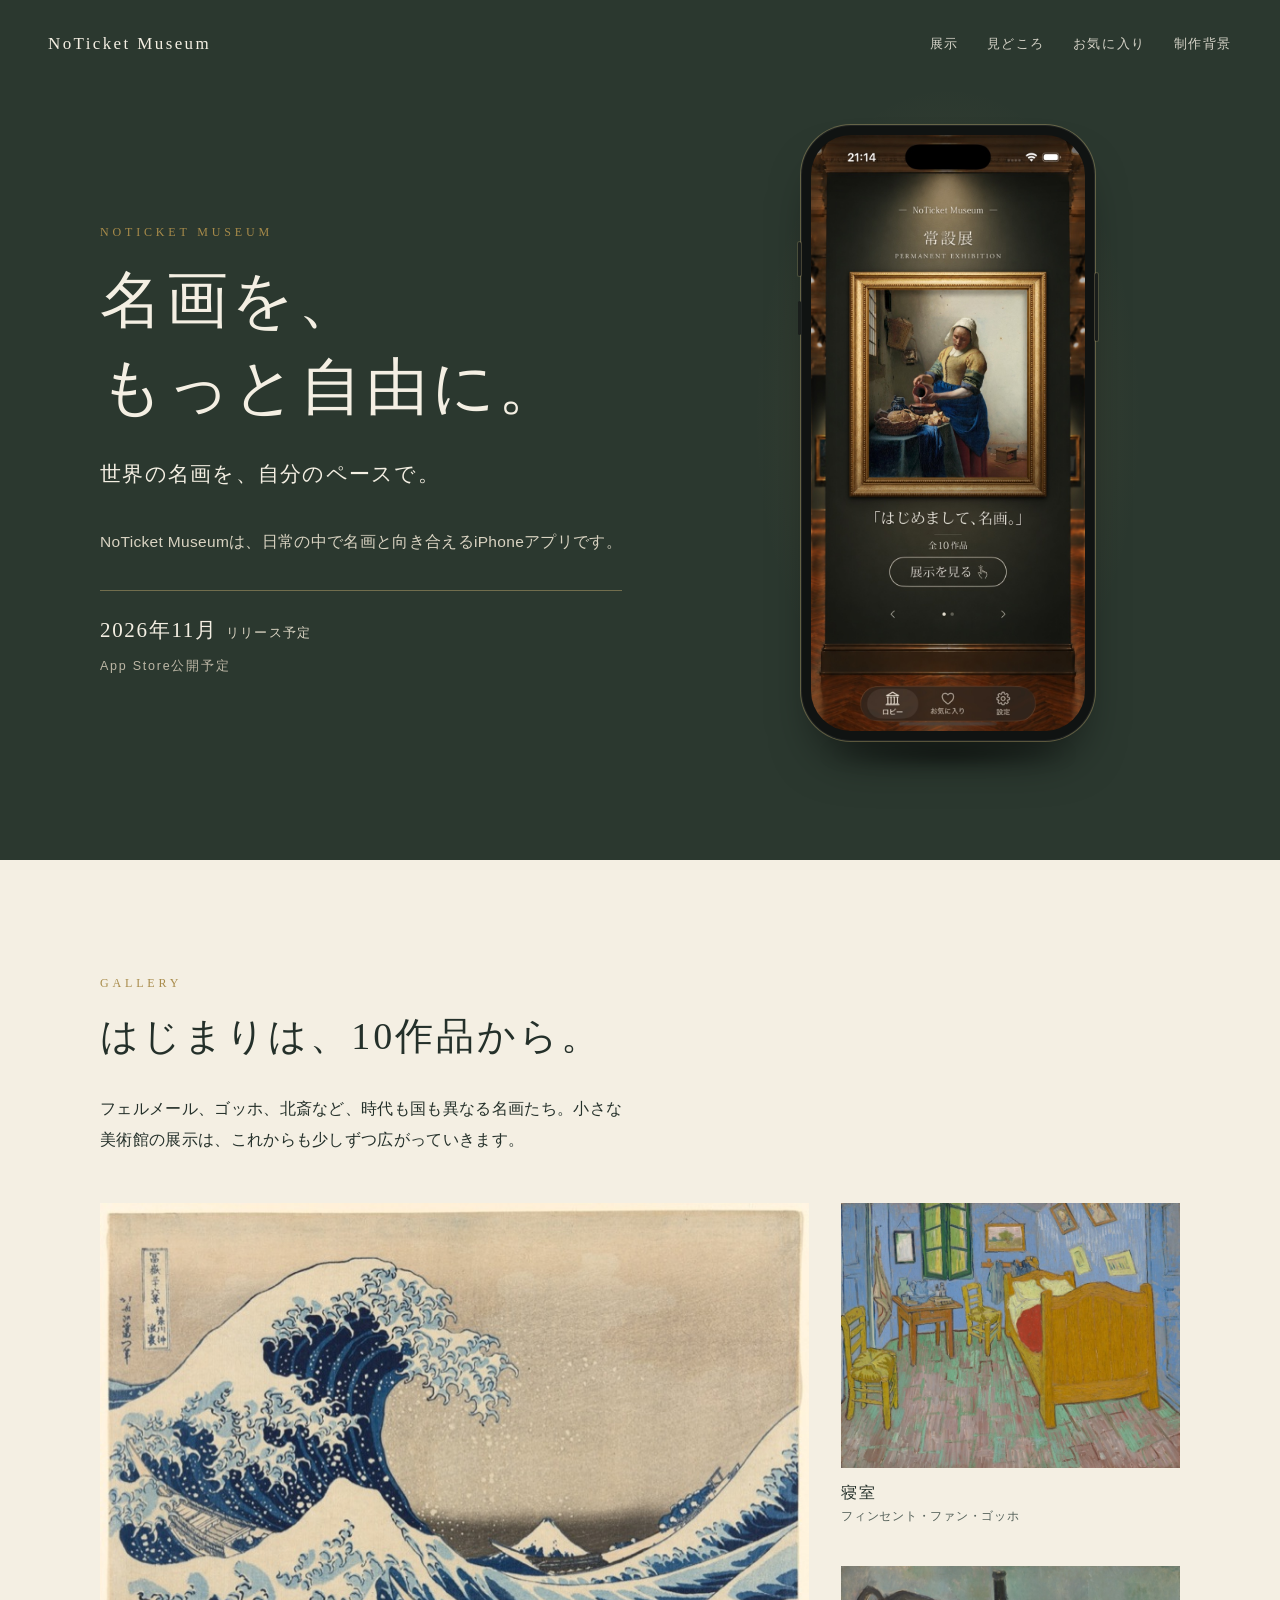
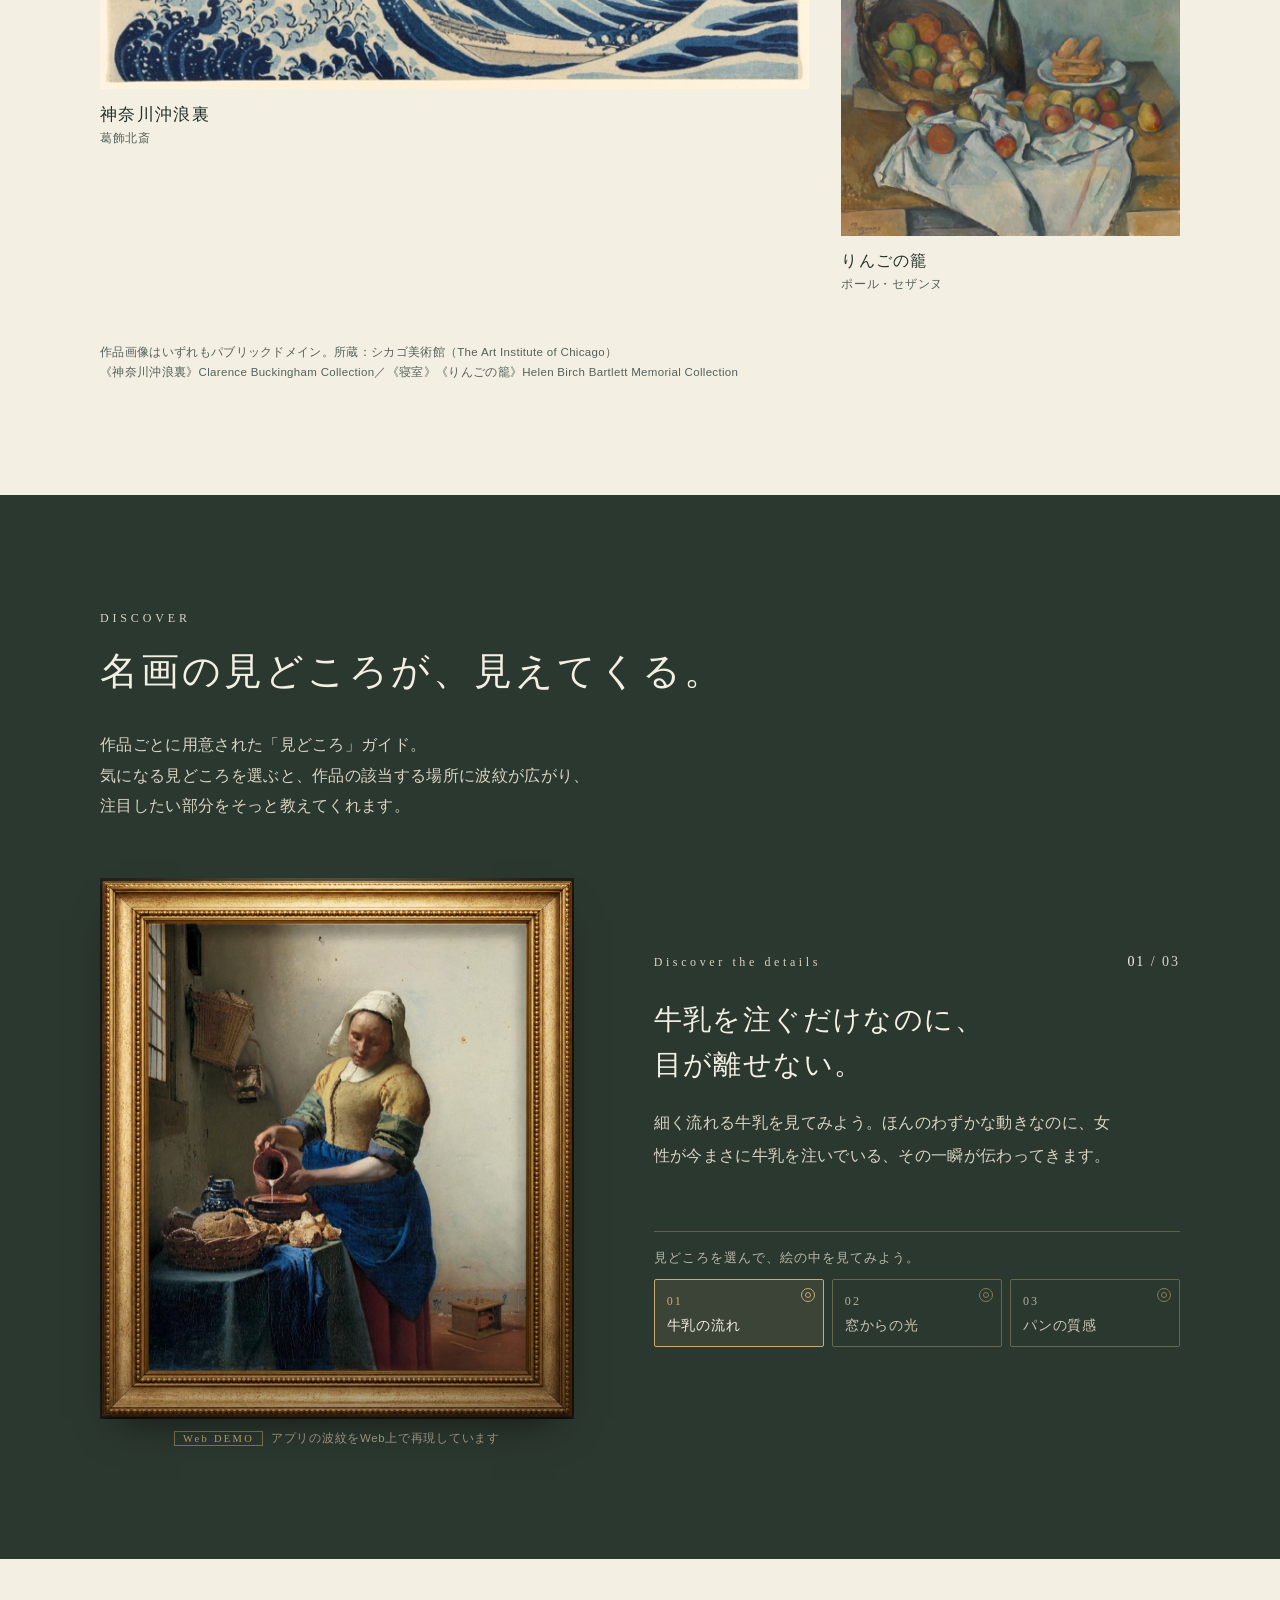
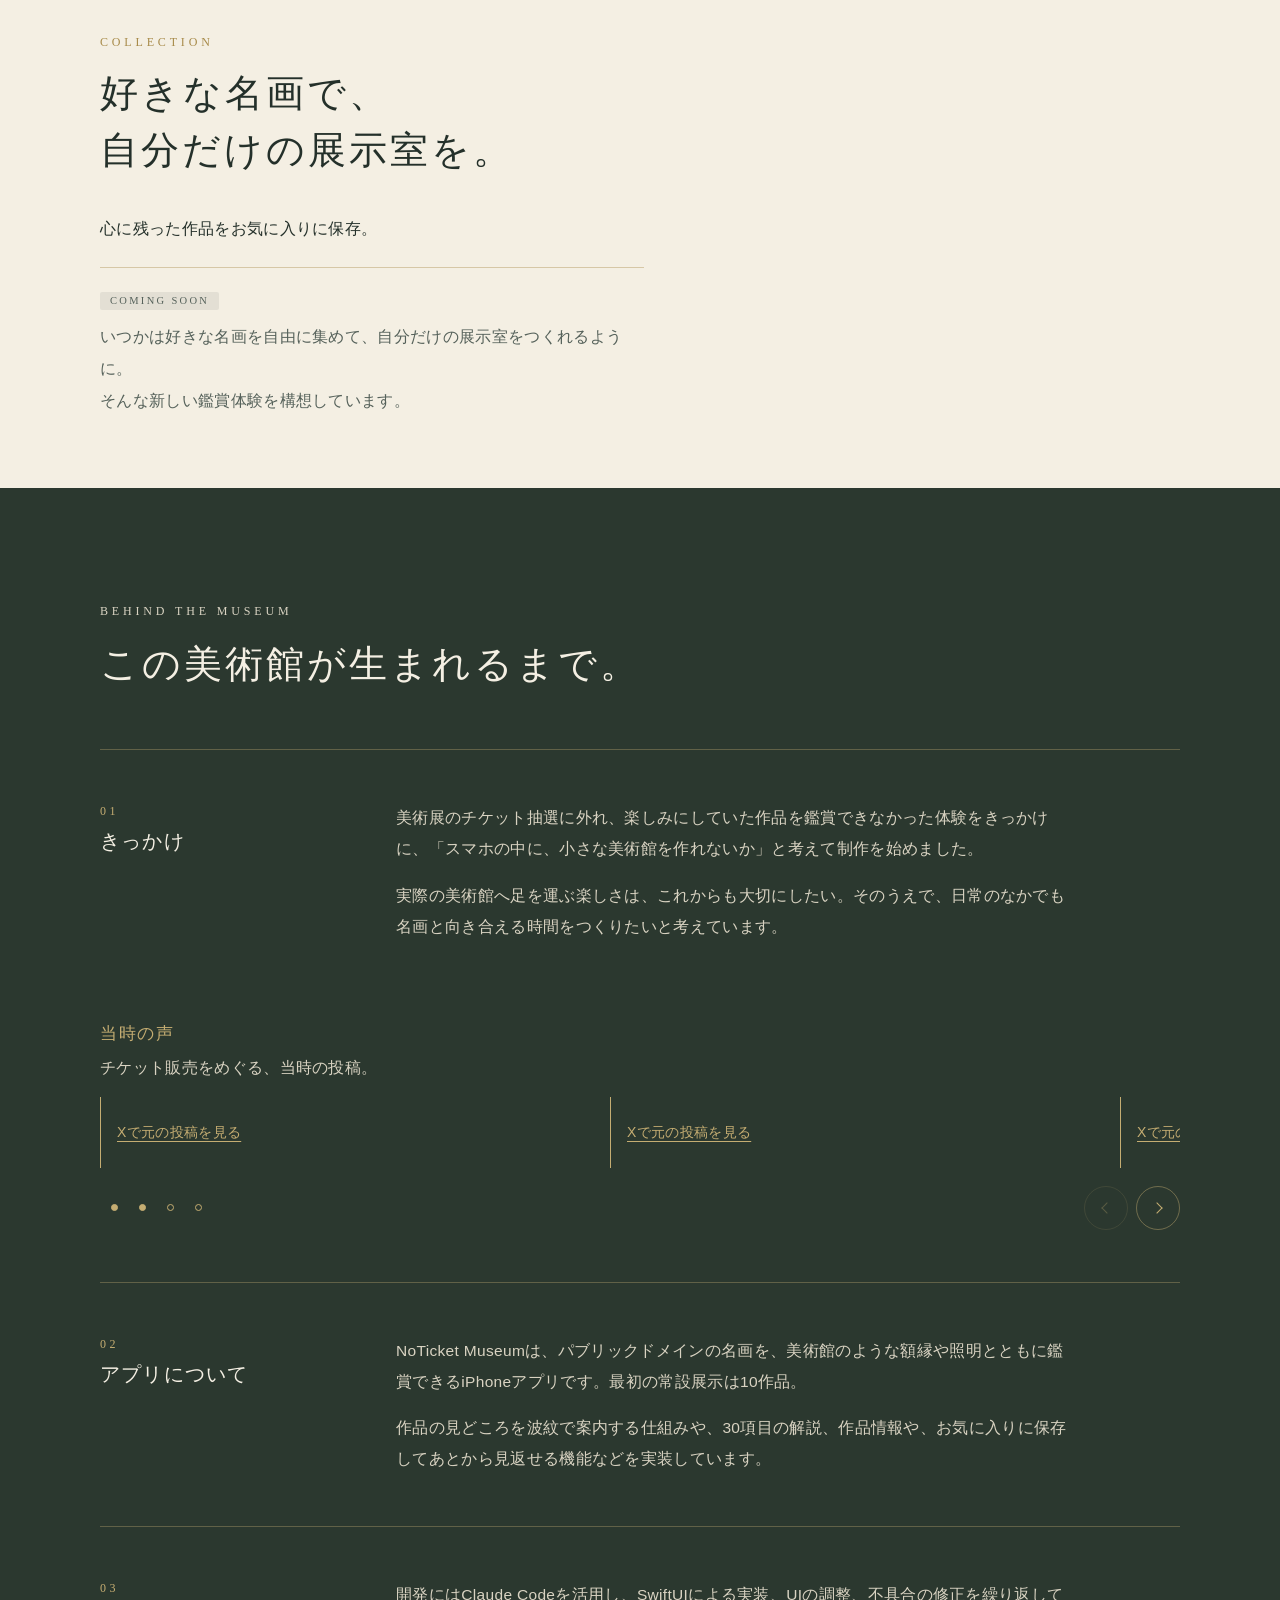
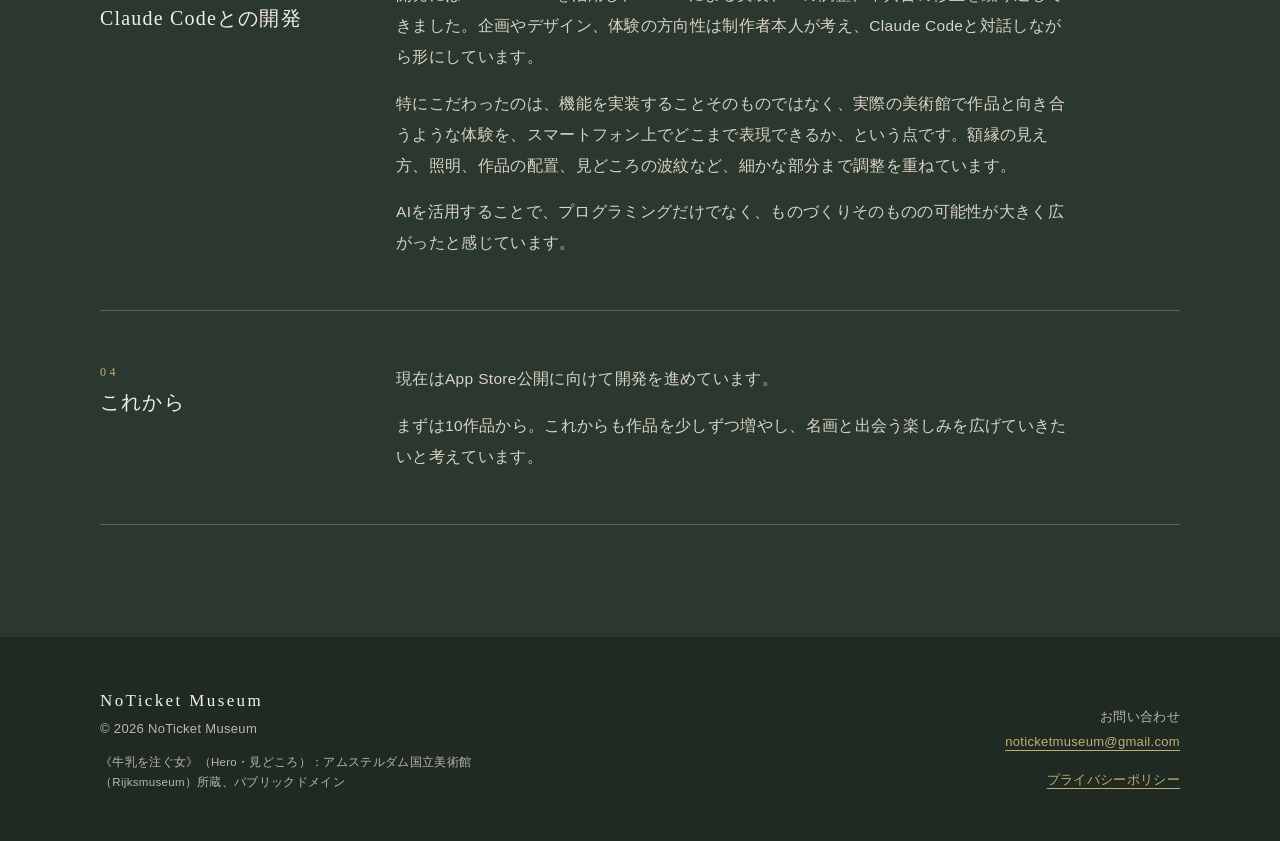
==== commit c9cca4ad: "fix: restore X embeds and stabilize carousel Co-Authored-By: Claude Sonnet 5.5 <noreply@anthropic.co" ====
--- a/index.html
+++ b/index.html
@@ -18,7 +18,7 @@
   <meta property="og:image:height" content="630">
   <meta property="og:locale" content="ja_JP">
   <meta name="twitter:card" content="summary_large_image">
-  <link rel="stylesheet" href="/assets/css/style.css?v=20261026m">
+  <link rel="stylesheet" href="/assets/css/style.css?v=20261026o">
 </head>
 <body>
   <a class="skip" href="#main">本文へ移動</a>
@@ -182,40 +182,20 @@
           <div class="voices" id="voices" role="region" aria-roledescription="カルーセル" aria-label="当時の声">
             <div class="voices__head">
               <h4 class="voices__title">当時の声</h4>
-              <p class="voices__sub">チケット販売をめぐる、当時の投稿から。（内容の要約です）</p>
-            </div>
-            <ul class="voices__track" id="voices-track" tabindex="0" aria-label="投稿の要約（横にスクロールできます）">
-              <li class="voice" id="voice-1">
-                <article class="vcard" aria-label="投稿 1 / 4：フェルメール《真珠の耳飾りの少女》展さん（@Vermeer2026）">
-                  <div class="vcard__head"><span class="vcard__src">Xでの投稿の要約</span><time class="vcard__date" datetime="2026-06-30">2026年6月30日</time></div>
-                  <p class="vcard__name">フェルメール《真珠の耳飾りの少女》展<span class="vcard__handle">@Vermeer2026</span></p>
-                  <p class="vcard__text">「チケット販売方法の変更につきまして」と題した投稿。先行販売でアクセスが集中し、システムが不安定で利用しにくい状況になったことを、お詫びしている。</p>
-                  <a class="vcard__link" href="https://x.com/Vermeer2026/status/2071866326977540388" target="_blank" rel="noopener noreferrer" aria-label="元の投稿を見る（フェルメール《真珠の耳飾りの少女》展さんの投稿・Xの新しいタブで開きます）">元の投稿を見る<svg class="vcard__icon" viewBox="0 0 12 12" width="12" height="12" aria-hidden="true" focusable="false"><path d="M4.5 2.5H2.5v7h7v-2M7 2.5h2.5V5M9.5 2.5 5.5 6.5" fill="none" stroke="currentColor" stroke-width="1"/></svg></a>
-                </article>
-              </li>
-              <li class="voice" id="voice-2">
-                <article class="vcard" aria-label="投稿 2 / 4：やまとやさん（@yamatoya_kcs）">
-                  <div class="vcard__head"><span class="vcard__src">Xでの投稿の要約</span><time class="vcard__date" datetime="2026-06-16">2026年6月16日</time></div>
-                  <p class="vcard__name">やまとや<span class="vcard__handle">@yamatoya_kcs</span></p>
-                  <p class="vcard__text">フェルメール展のチケットでエラーが出て入れず、続けているうちに「使用済み」になったと投稿。時間を返してほしいと、不満を述べている。</p>
-                  <a class="vcard__link" href="https://x.com/yamatoya_kcs/status/2066558007522271396" target="_blank" rel="noopener noreferrer" aria-label="元の投稿を見る（やまとやさんの投稿・Xの新しいタブで開きます）">元の投稿を見る<svg class="vcard__icon" viewBox="0 0 12 12" width="12" height="12" aria-hidden="true" focusable="false"><path d="M4.5 2.5H2.5v7h7v-2M7 2.5h2.5V5M9.5 2.5 5.5 6.5" fill="none" stroke="currentColor" stroke-width="1"/></svg></a>
-                </article>
-              </li>
-              <li class="voice" id="voice-3">
-                <article class="vcard" aria-label="投稿 3 / 4：未尋さん（@EWfSBBpwUnjV7g5）">
-                  <div class="vcard__head"><span class="vcard__src">Xでの投稿の要約</span><time class="vcard__date" datetime="2026-09-20">2026年9月20日</time></div>
-                  <p class="vcard__name">未尋<span class="vcard__handle">@EWfSBBpwUnjV7g5</span></p>
-                  <p class="vcard__text">大阪へ《真珠の耳飾りの少女》を見に行った感想。覚悟はしていたが、7月のゴッホ展より絵をじっくり見られず、係員の声が常にして、少し後ろから見ることもできず残念だったと投稿。</p>
-                  <a class="vcard__link" href="https://x.com/EWfSBBpwUnjV7g5/status/2101483822282084641" target="_blank" rel="noopener noreferrer" aria-label="元の投稿を見る（未尋さんの投稿・Xの新しいタブで開きます）">元の投稿を見る<svg class="vcard__icon" viewBox="0 0 12 12" width="12" height="12" aria-hidden="true" focusable="false"><path d="M4.5 2.5H2.5v7h7v-2M7 2.5h2.5V5M9.5 2.5 5.5 6.5" fill="none" stroke="currentColor" stroke-width="1"/></svg></a>
-                </article>
-              </li>
-              <li class="voice" id="voice-4">
-                <article class="vcard" aria-label="投稿 4 / 4：𝑨さん（@012110_kawaii）">
-                  <div class="vcard__head"><span class="vcard__src">Xでの投稿の要約</span><time class="vcard__date" datetime="2026-08-21">2026年8月21日</time></div>
-                  <p class="vcard__name">𝑨<span class="vcard__handle">@012110_kawaii</span></p>
-                  <p class="vcard__text">大阪・中之島美術館のフェルメール展の感想。初日だったからかもしれないが、人が多くてゆっくり鑑賞できなかったと投稿。いつかオランダで見たいとも。事前学習をして行き、動画解説は分かりやすかったという。</p>
-                  <a class="vcard__link" href="https://x.com/012110_kawaii/status/2090745106521591861" target="_blank" rel="noopener noreferrer" aria-label="元の投稿を見る（𝑨さんの投稿・Xの新しいタブで開きます）">元の投稿を見る<svg class="vcard__icon" viewBox="0 0 12 12" width="12" height="12" aria-hidden="true" focusable="false"><path d="M4.5 2.5H2.5v7h7v-2M7 2.5h2.5V5M9.5 2.5 5.5 6.5" fill="none" stroke="currentColor" stroke-width="1"/></svg></a>
-                </article>
+              <p class="voices__sub">チケット販売をめぐる、当時の投稿。</p>
+            </div>
+            <ul class="voices__track" id="voices-track" tabindex="0" aria-label="投稿一覧（横にスクロールできます）">
+              <li class="voice" id="voice-1" aria-label="投稿 1 / 4">
+                <blockquote class="twitter-tweet" data-lang="ja" data-dnt="true" data-theme="dark"><a href="https://x.com/Vermeer2026/status/2071866326977540388" target="_blank" rel="noopener noreferrer">Xで元の投稿を見る</a></blockquote>
+              </li>
+              <li class="voice" id="voice-2" aria-label="投稿 2 / 4">
+                <blockquote class="twitter-tweet" data-lang="ja" data-dnt="true" data-theme="dark"><a href="https://x.com/yamatoya_kcs/status/2066558007522271396" target="_blank" rel="noopener noreferrer">Xで元の投稿を見る</a></blockquote>
+              </li>
+              <li class="voice" id="voice-3" aria-label="投稿 3 / 4">
+                <blockquote class="twitter-tweet" data-lang="ja" data-dnt="true" data-theme="dark"><a href="https://x.com/EWfSBBpwUnjV7g5/status/2101483822282084641" target="_blank" rel="noopener noreferrer">Xで元の投稿を見る</a></blockquote>
+              </li>
+              <li class="voice" id="voice-4" aria-label="投稿 4 / 4">
+                <blockquote class="twitter-tweet" data-lang="ja" data-dnt="true" data-theme="dark"><a href="https://x.com/012110_kawaii/status/2090745106521591861" target="_blank" rel="noopener noreferrer">Xで元の投稿を見る</a></blockquote>
               </li>
             </ul>
             <div class="voices__ctrl">
@@ -277,6 +257,6 @@
     </div>
   </footer>
 
-  <script src="/assets/js/main.js?v=20261026m" defer></script>
+  <script src="/assets/js/main.js?v=20261026o" defer></script>
 </body>
 </html>
--- a/assets/css/style.css
+++ b/assets/css/style.css
@@ -216,40 +216,30 @@
 /* 320px前後：Collectionの見出しを1行に収める */
 @media (max-width: 359px) { .section .collection__title { font-size: 23px; letter-spacing: 0.06em; } }
 
-/* behind：当時の声（LP独自のカード型カルーセル。Xの埋め込みは使わない） */
+/* behind：当時の声（Xの公式埋め込み）。
+   幅はCSSで決めたスライド幅をそのまま埋め込みに渡す（main.js）。iframeの拡大縮小・切り取りはしない。
+   各スライドは先頭揃え。末尾に余白（::after）を足して、どのスライドも左端に揃えて止められるようにする。 */
 .voices { grid-column: 1 / -1; margin-top: 12px; min-width: 0; }
 .voices__head { margin-bottom: 14px; }
 .voices__title { font-family: var(--serif); font-weight: 500; font-size: 17px; letter-spacing: 0.1em; color: var(--gold-soft); margin: 0 0 2px; }
 .voices__sub { margin: 0; font-size: 12.5px; color: var(--muted); }
 .voices__track {
-  list-style: none; margin: 0; padding: 0 0 6px; display: flex; gap: 20px; align-items: stretch;
+  --gap: 20px; --peek: 0px;
+  position: relative; list-style: none; margin: 0; padding: 0 0 6px; display: flex; gap: var(--gap); align-items: flex-start;
   overflow-x: auto; scroll-snap-type: x mandatory; scroll-behavior: smooth; overscroll-behavior-x: contain; -webkit-overflow-scrolling: touch;
-  scrollbar-width: none;
-}
+  scrollbar-width: none; min-height: 480px;
+}
+.voices--ready .voices__track { min-height: 0; }
 .voices__track::-webkit-scrollbar { display: none; }
+.voices__track::after { content: ""; flex: 0 0 var(--peek); }
+@media (max-width: 359px) { .voices__track::after { display: none; } }
 .voices__track:focus-visible { outline: 2px solid var(--gold-soft); outline-offset: 4px; }
-.voice { flex: 0 0 calc(100% - 56px); min-width: 0; scroll-snap-align: start; display: flex; }
-.vcard {
-  --vcard-h: 404px;   /* 320px幅（本文が最も長く折り返す）に合わせた高さ。幅が広がるほど低くする */
-  box-sizing: border-box; width: 100%; height: var(--vcard-h); display: flex; flex-direction: column;
-  padding: 16px 16px 0; border: 1px solid rgba(197,173,114,.38); border-radius: 3px; background: rgba(244,239,227,.035);
-}
-@media (min-width: 360px) { .vcard { --vcard-h: 356px; } }
-@media (min-width: 380px) { .vcard { --vcard-h: 336px; } }
-.vcard p { margin: 0; }
-.vcard__head { display: flex; flex-wrap: wrap; justify-content: space-between; align-items: baseline; gap: 2px 12px; margin-bottom: 10px; }
-.vcard__src { font-family: var(--serif); font-size: 11px; letter-spacing: 0.14em; color: var(--gold-soft); }
-.vcard__date { font-size: 12px; letter-spacing: 0.06em; color: var(--muted); white-space: nowrap; }
-.vcard__name { font-family: var(--serif); font-size: 16px; line-height: 1.5; letter-spacing: 0.06em; color: var(--ivory); display: flex; flex-direction: column; }
-.vcard__handle { font-family: var(--sans); font-size: 12px; letter-spacing: 0.04em; color: var(--muted); }
-.vcard__text { margin-top: 12px !important; padding-top: 10px; border-top: 1px solid rgba(197,173,114,.25); flex: 1; min-height: 0; font-size: 13.5px !important; line-height: 1.85 !important; color: #e4dfd0 !important; }
-.vcard__link {
-  display: flex; justify-content: space-between; align-items: center; min-height: 48px; margin: 0 -16px; padding: 0 16px;
-  border-top: 1px solid rgba(197,173,114,.25); font-size: 13px; letter-spacing: 0.08em; color: var(--gold-soft); text-decoration: none; transition: background-color .2s, color .2s;
-}
-@media (hover: hover) { .vcard__link:hover { background: rgba(197,173,114,.08); color: var(--ivory); } }
-.vcard__link:focus-visible { outline: 2px solid var(--gold-soft); outline-offset: -2px; }
-.vcard__icon { flex: none; }
+.voice { flex: 0 0 100%; min-width: 0; scroll-snap-align: start; scroll-snap-stop: always; }
+.voice .twitter-tweet, .voice .twitter-tweet-rendered { margin: 0 !important; max-width: 100% !important; }
+/* 埋め込みを表示できない場合：元投稿へのリンクだけを出す */
+.voice blockquote.twitter-tweet { margin: 0; padding: 12px 0 12px 16px; border-left: 1px solid var(--gold-soft); font-size: 14px; }
+.voice blockquote.twitter-tweet a { color: var(--gold-soft); text-underline-offset: 4px; display: inline-block; padding: 10px 0; }
+@media (min-width: 360px) { .voices__track { --peek: 36px; } .voice { flex-basis: calc(100% - 56px); } }
 .voices__ctrl { display: flex; justify-content: space-between; align-items: center; margin-top: 12px; }
 .voices__dots { display: flex; }
 .voices__dot { all: unset; box-sizing: border-box; width: 28px; height: 44px; display: grid; place-items: center; cursor: pointer; -webkit-tap-highlight-color: transparent; }
@@ -314,8 +304,8 @@
 
   .story__row { grid-template-columns: 240px minmax(0, 1fr); gap: 56px; padding: 52px 0; }
   .story__row p { font-size: 15.5px; }
+  .voices__track { --peek: 60px; }
   .voice { flex-basis: calc((100% - 100px) / 2); }
-  .vcard { --vcard-h: 256px; }
   .voices { margin-top: 20px; }
 
   .footer__inner { grid-template-columns: 1fr auto; align-items: end; }
